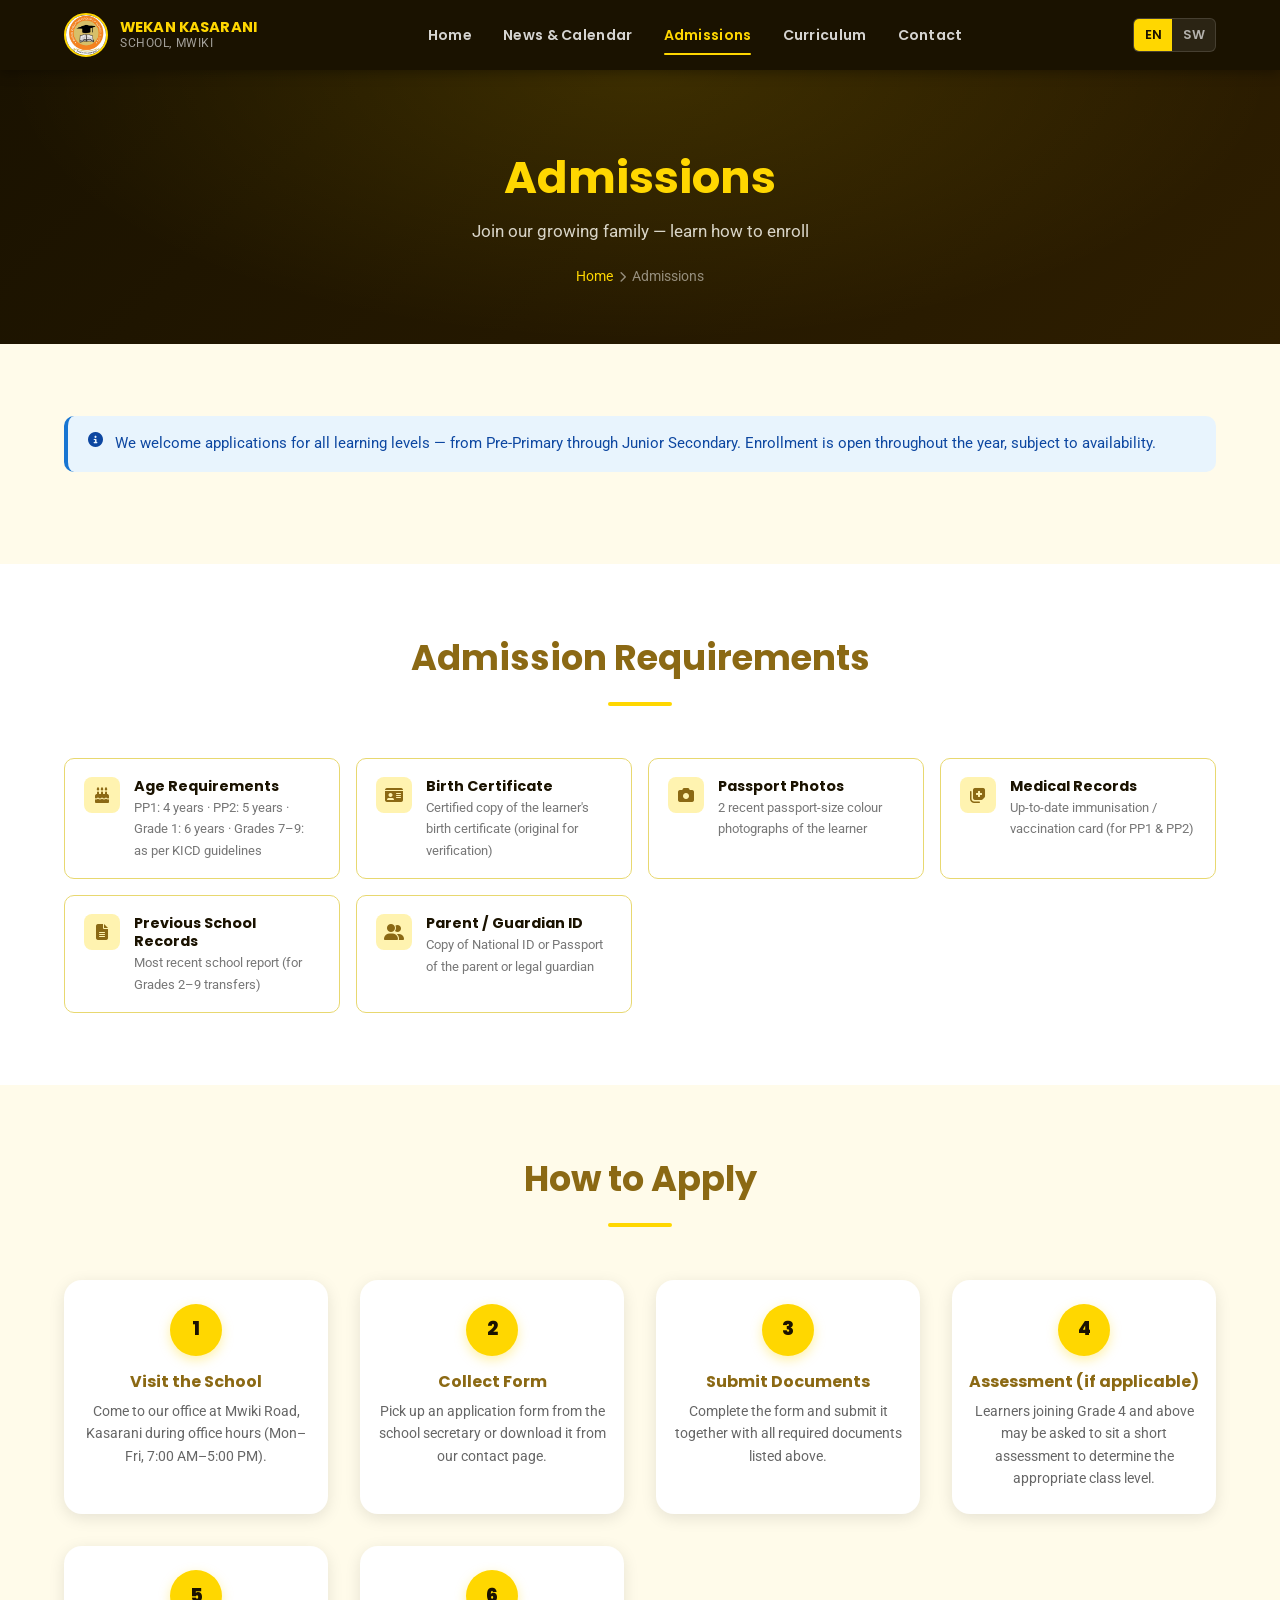
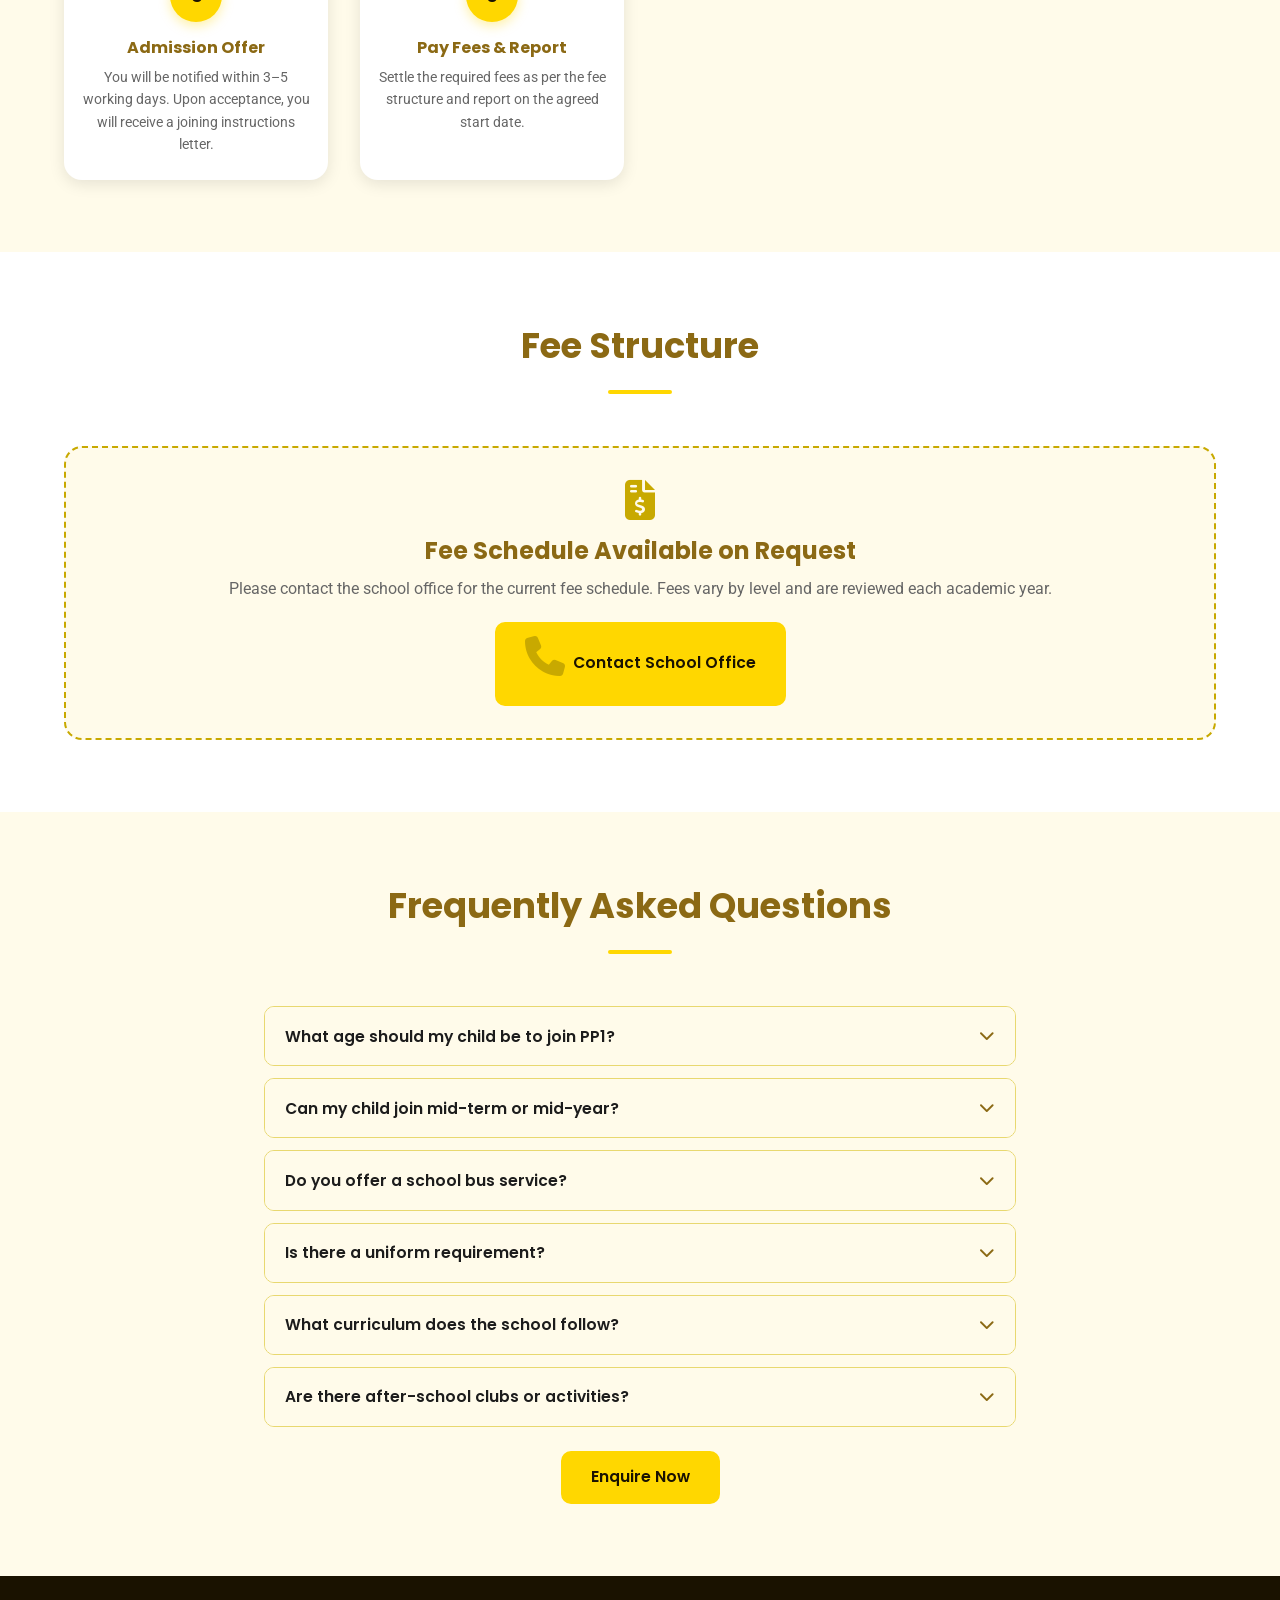
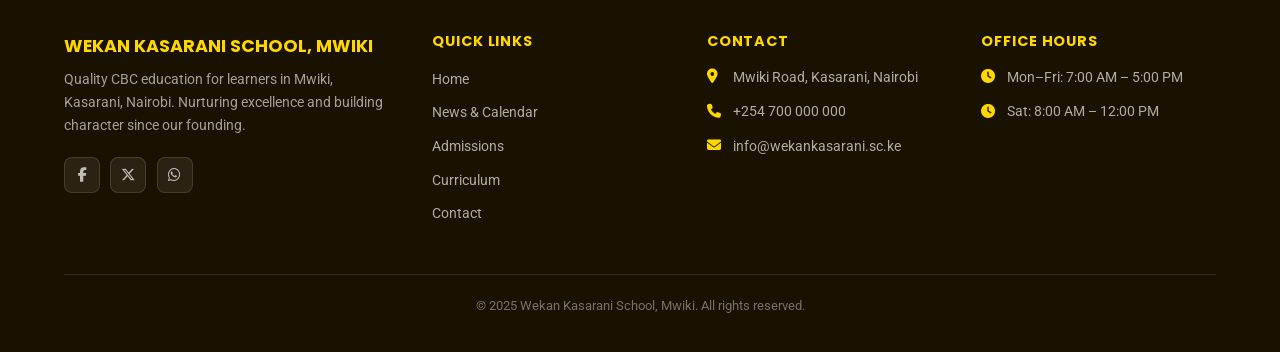
==== admissions.html @ 7c9efe92 "added vercel file to sort 404 error" ====
<!DOCTYPE html>
<html lang="en">
<head>
  <meta charset="UTF-8" />
  <meta name="viewport" content="width=device-width, initial-scale=1.0" />
  <meta name="description" content="Wekan Kasarani School admissions — requirements, how to apply, fee structure, and FAQs." />
  <title>Admissions — Wekan Kasarani School, Mwiki</title>
  <link rel="stylesheet" href="css/main.css" />
  <link rel="stylesheet" href="css/components.css" />
  <link rel="stylesheet" href="css/responsive.css" />
  <link rel="stylesheet" href="https://cdnjs.cloudflare.com/ajax/libs/font-awesome/6.5.0/css/all.min.css" crossorigin="anonymous" referrerpolicy="no-referrer" />
  <style>
    .req-list {
      display: grid;
      grid-template-columns: repeat(auto-fit, minmax(260px, 1fr));
      gap: 1rem;
    }
    .req-item {
      display: flex;
      align-items: flex-start;
      gap: 0.85rem;
      padding: 1.1rem 1.2rem;
      background: #fff;
      border-radius: var(--radius);
      border: 1px solid var(--border-color);
      transition: border-color var(--transition), box-shadow var(--transition);
    }
    .req-item:hover {
      border-color: var(--primary);
      box-shadow: var(--shadow);
    }
    .req-icon {
      width: 36px;
      height: 36px;
      border-radius: 8px;
      background: var(--accent);
      display: flex;
      align-items: center;
      justify-content: center;
      color: var(--primary-deeper);
      font-size: 1rem;
      flex-shrink: 0;
    }
    .req-item h4 { font-size: 0.9rem; margin-bottom: 0.15rem; color: var(--bg-dark); }
    .req-item p  { font-size: 0.83rem; color: #777; margin-bottom: 0; }

    .fee-note-box {
      background: var(--bg-light);
      border: 2px dashed var(--primary-dark);
      border-radius: var(--radius-lg);
      padding: 2rem;
      text-align: center;
    }
    .fee-note-box i { font-size: 2.5rem; color: var(--primary-dark); margin-bottom: 1rem; display: block; }
    .fee-note-box h3 { margin-bottom: 0.6rem; }
    .fee-note-box p { color: #666; margin-bottom: 1.25rem; }
  </style>
</head>
<body>

  <!-- NAVBAR -->
  <nav class="navbar" role="navigation" aria-label="Main navigation">
    <div class="container">
      <a href="index.html" class="nav-logo" aria-label="Wekan Kasarani School home">
        <img src="images/logo.jpg" alt="Wekan Kasarani School logo" width="56" height="56" style="border-radius:50%;object-fit:cover;border:2px solid var(--primary);flex-shrink:0;" />
        <div class="nav-logo-text">
          <span class="school-name">WEKAN KASARANI</span>
          <span class="school-sub">SCHOOL, MWIKI</span>
        </div>
      </a>
      <ul class="nav-links" role="list">
        <li><a href="index.html" data-i18n="nav.home">Home</a></li>
        <li><a href="news.html" data-i18n="nav.news">News &amp; Calendar</a></li>
        <li><a href="admissions.html" class="active" data-i18n="nav.admissions">Admissions</a></li>
        <li><a href="curriculum.html" data-i18n="nav.curriculum">Curriculum</a></li>
        <li><a href="contact.html" data-i18n="nav.contact">Contact</a></li>
      </ul>
      <div class="nav-right">
        <div class="lang-toggle" role="group" aria-label="Language selector">
          <button data-lang-btn="en" class="active">EN</button>
          <button data-lang-btn="sw">SW</button>
        </div>
        <button class="hamburger" aria-label="Toggle menu" aria-expanded="false" aria-controls="mobile-nav">
          <span></span><span></span><span></span>
        </button>
      </div>
    </div>
  </nav>

  <div class="mobile-nav" id="mobile-nav">
    <a href="index.html" data-i18n="nav.home">Home</a>
    <a href="news.html" data-i18n="nav.news">News &amp; Calendar</a>
    <a href="admissions.html" class="active" data-i18n="nav.admissions">Admissions</a>
    <a href="curriculum.html" data-i18n="nav.curriculum">Curriculum</a>
    <a href="contact.html" data-i18n="nav.contact">Contact</a>
    <div class="mobile-lang">
      <button data-lang-btn="en" class="active">English</button>
      <button data-lang-btn="sw">Kiswahili</button>
    </div>
  </div>

  <main>
    <!-- PAGE HERO -->
    <div class="page-hero">
      <div class="container">
        <h1 data-i18n="admissions.title">Admissions</h1>
        <p data-i18n="admissions.subtitle">Join our growing family — learn how to enroll</p>
        <nav class="breadcrumb" aria-label="Breadcrumb">
          <a href="index.html" data-i18n="nav.home">Home</a>
          <span><i class="fas fa-chevron-right" style="font-size:0.7rem;"></i></span>
          <span data-i18n="nav.admissions">Admissions</span>
        </nav>
      </div>
    </div>

    <!-- INTRO -->
    <section class="section section--alt">
      <div class="container">
        <div class="alert alert-info">
          <i class="fas fa-info-circle"></i>
          <span data-i18n="admissions.intro">We welcome applications for all learning levels — from Pre-Primary through Junior Secondary. Enrollment is open throughout the year, subject to availability.</span>
        </div>
      </div>
    </section>

    <!-- REQUIREMENTS -->
    <section class="section" aria-labelledby="req-heading">
      <div class="container">
        <div class="section-heading">
          <h2 id="req-heading" data-i18n="admissions.requirements.heading">Admission Requirements</h2>
          <div class="underline"></div>
        </div>
        <div class="req-list">
          <div class="req-item">
            <div class="req-icon"><i class="fas fa-birthday-cake"></i></div>
            <div>
              <h4>Age Requirements</h4>
              <p>PP1: 4 years · PP2: 5 years · Grade 1: 6 years · Grades 7–9: as per KICD guidelines</p>
            </div>
          </div>
          <div class="req-item">
            <div class="req-icon"><i class="fas fa-id-card"></i></div>
            <div>
              <h4>Birth Certificate</h4>
              <p>Certified copy of the learner's birth certificate (original for verification)</p>
            </div>
          </div>
          <div class="req-item">
            <div class="req-icon"><i class="fas fa-camera"></i></div>
            <div>
              <h4>Passport Photos</h4>
              <p>2 recent passport-size colour photographs of the learner</p>
            </div>
          </div>
          <div class="req-item">
            <div class="req-icon"><i class="fas fa-notes-medical"></i></div>
            <div>
              <h4>Medical Records</h4>
              <p>Up-to-date immunisation / vaccination card (for PP1 &amp; PP2)</p>
            </div>
          </div>
          <div class="req-item">
            <div class="req-icon"><i class="fas fa-file-alt"></i></div>
            <div>
              <h4>Previous School Records</h4>
              <p>Most recent school report (for Grades 2–9 transfers)</p>
            </div>
          </div>
          <div class="req-item">
            <div class="req-icon"><i class="fas fa-user-friends"></i></div>
            <div>
              <h4>Parent / Guardian ID</h4>
              <p>Copy of National ID or Passport of the parent or legal guardian</p>
            </div>
          </div>
        </div>
      </div>
    </section>

    <!-- HOW TO APPLY -->
    <section class="section section--alt" aria-labelledby="how-heading">
      <div class="container">
        <div class="section-heading">
          <h2 id="how-heading" data-i18n="admissions.how.heading">How to Apply</h2>
          <div class="underline"></div>
        </div>
        <div class="steps-grid">
          <div class="step-item">
            <div class="step-number">1</div>
            <h3>Visit the School</h3>
            <p>Come to our office at Mwiki Road, Kasarani during office hours (Mon–Fri, 7:00 AM–5:00 PM).</p>
          </div>
          <div class="step-item">
            <div class="step-number">2</div>
            <h3>Collect Form</h3>
            <p>Pick up an application form from the school secretary or download it from our contact page.</p>
          </div>
          <div class="step-item">
            <div class="step-number">3</div>
            <h3>Submit Documents</h3>
            <p>Complete the form and submit it together with all required documents listed above.</p>
          </div>
          <div class="step-item">
            <div class="step-number">4</div>
            <h3>Assessment (if applicable)</h3>
            <p>Learners joining Grade 4 and above may be asked to sit a short assessment to determine the appropriate class level.</p>
          </div>
          <div class="step-item">
            <div class="step-number">5</div>
            <h3>Admission Offer</h3>
            <p>You will be notified within 3–5 working days. Upon acceptance, you will receive a joining instructions letter.</p>
          </div>
          <div class="step-item">
            <div class="step-number">6</div>
            <h3>Pay Fees &amp; Report</h3>
            <p>Settle the required fees as per the fee structure and report on the agreed start date.</p>
          </div>
        </div>
      </div>
    </section>

    <!-- FEES -->
    <section class="section" aria-labelledby="fees-heading">
      <div class="container">
        <div class="section-heading">
          <h2 id="fees-heading" data-i18n="admissions.fees.heading">Fee Structure</h2>
          <div class="underline"></div>
        </div>
        <div class="fee-note-box">
          <i class="fas fa-file-invoice-dollar"></i>
          <h3>Fee Schedule Available on Request</h3>
          <p data-i18n="admissions.fees.note">Please contact the school office for the current fee schedule. Fees vary by level and are reviewed each academic year.</p>
          <a href="contact.html" class="btn btn-primary">
            <i class="fas fa-phone"></i> Contact School Office
          </a>
        </div>
      </div>
    </section>

    <!-- FAQ -->
    <section class="section section--alt" aria-labelledby="faq-heading">
      <div class="container" style="max-width:800px;">
        <div class="section-heading">
          <h2 id="faq-heading" data-i18n="admissions.faq.heading">Frequently Asked Questions</h2>
          <div class="underline"></div>
        </div>

        <div class="accordion-item">
          <button class="accordion-header" aria-expanded="false">
            What age should my child be to join PP1?
            <i class="fas fa-chevron-down"></i>
          </button>
          <div class="accordion-body">
            <p>Children joining PP1 (Pre-Primary 1) should be at least 4 years old by 1 January of the year of enrollment. PP2 requires a minimum age of 5 years.</p>
          </div>
        </div>

        <div class="accordion-item">
          <button class="accordion-header" aria-expanded="false">
            Can my child join mid-term or mid-year?
            <i class="fas fa-chevron-down"></i>
          </button>
          <div class="accordion-body">
            <p>Yes, we accept applications throughout the year, subject to availability of spaces in the relevant class. Mid-term and mid-year admissions are handled on a case-by-case basis. Contact our office to confirm current availability.</p>
          </div>
        </div>

        <div class="accordion-item">
          <button class="accordion-header" aria-expanded="false">
            Do you offer a school bus service?
            <i class="fas fa-chevron-down"></i>
          </button>
          <div class="accordion-body">
            <p>We currently do not operate a dedicated school bus. However, we can advise on matatu routes serving the Mwiki and Kasarani area that are commonly used by our learners. Please inquire at the office for more information.</p>
          </div>
        </div>

        <div class="accordion-item">
          <button class="accordion-header" aria-expanded="false">
            Is there a uniform requirement?
            <i class="fas fa-chevron-down"></i>
          </button>
          <div class="accordion-body">
            <p>Yes, Wekan Kasarani School has a prescribed uniform for all learners. Details of the uniform, including where to purchase it, are provided in the joining instructions letter upon admission. The school colours are yellow and dark navy.</p>
          </div>
        </div>

        <div class="accordion-item">
          <button class="accordion-header" aria-expanded="false">
            What curriculum does the school follow?
            <i class="fas fa-chevron-down"></i>
          </button>
          <div class="accordion-body">
            <p>We fully implement Kenya's Competency Based Curriculum (CBC) as developed by the Kenya Institute of Curriculum Development (KICD). CBC covers Pre-Primary, Lower Primary (Grades 1–3), Upper Primary (Grades 4–6), and Junior Secondary (Grades 7–9). Visit our <a href="curriculum.html">Curriculum page</a> to learn more.</p>
          </div>
        </div>

        <div class="accordion-item">
          <button class="accordion-header" aria-expanded="false">
            Are there after-school clubs or activities?
            <i class="fas fa-chevron-down"></i>
          </button>
          <div class="accordion-body">
            <p>Yes! We offer a range of co-curricular activities including football, athletics, debating club, choir, environmental club, and STEM club. Activities typically run Monday to Thursday after school hours. Details are provided at the start of each term.</p>
          </div>
        </div>

        <div class="text-center mt-3">
          <a href="contact.html" class="btn btn-primary" data-i18n="admissions.cta">
            <i class="fas fa-envelope"></i> Enquire Now
          </a>
        </div>
      </div>
    </section>
  </main>

  <!-- FOOTER -->
  <footer class="footer" role="contentinfo">
    <div class="container">
      <div class="footer-grid">
        <div class="footer-brand">
          <div class="school-name-footer">WEKAN KASARANI SCHOOL, MWIKI</div>
          <p data-i18n="footer.about">Quality CBC education for learners in Mwiki, Kasarani, Nairobi.</p>
          <div class="social-links">
            <a href="#" aria-label="Facebook"><i class="fab fa-facebook-f"></i></a>
            <a href="#" aria-label="Twitter/X"><i class="fab fa-x-twitter"></i></a>
            <a href="#" aria-label="WhatsApp"><i class="fab fa-whatsapp"></i></a>
          </div>
        </div>
        <div class="footer-col">
          <h4 data-i18n="footer.quicklinks">Quick Links</h4>
          <ul>
            <li><a href="index.html" data-i18n="nav.home">Home</a></li>
            <li><a href="news.html" data-i18n="nav.news">News &amp; Calendar</a></li>
            <li><a href="admissions.html" data-i18n="nav.admissions">Admissions</a></li>
            <li><a href="curriculum.html" data-i18n="nav.curriculum">Curriculum</a></li>
            <li><a href="contact.html" data-i18n="nav.contact">Contact</a></li>
          </ul>
        </div>
        <div class="footer-col">
          <h4 data-i18n="footer.contact">Contact</h4>
          <div class="footer-contact-item"><i class="fas fa-map-marker-alt"></i><span>Mwiki Road, Kasarani, Nairobi</span></div>
          <div class="footer-contact-item"><i class="fas fa-phone"></i><span>+254 700 000 000</span></div>
          <div class="footer-contact-item"><i class="fas fa-envelope"></i><span>info@wekankasarani.sc.ke</span></div>
        </div>
        <div class="footer-col">
          <h4>Office Hours</h4>
          <div class="footer-contact-item"><i class="fas fa-clock"></i><span>Mon–Fri: 7:00 AM – 5:00 PM</span></div>
          <div class="footer-contact-item"><i class="fas fa-clock"></i><span>Sat: 8:00 AM – 12:00 PM</span></div>
        </div>
      </div>
    </div>
    <div class="footer-bottom">
      <p data-i18n="footer.copyright">© 2025 Wekan Kasarani School, Mwiki. All rights reserved.</p>
    </div>
  </footer>

  <script src="js/main.js"></script>
  <script src="js/i18n.js"></script>
</body>
</html>
---- css/main.css ----
/* ============================================================
   main.css — Global styles, CSS Variables, Typography
   Wekan Kasarani School, Mwiki
   ============================================================ */

/* --- Google Fonts --- */
@import url('https://fonts.googleapis.com/css2?family=Poppins:wght@400;600;700;800&family=Roboto:wght@400;500&display=swap');

/* --- CSS Variables --- */
:root {
  --primary:        #FFD700;
  --primary-dark:   #C8A900;
  --primary-deeper: #8B6914;
  --bg-dark:        #1A1200;
  --bg-light:       #FFFBEA;
  --text-main:      #1C1C1C;
  --text-light:     #FFFFFF;
  --accent:         #FFF3B0;
  --border-color:   #E8D870;
  --shadow:         0 4px 16px rgba(0,0,0,0.10);
  --shadow-md:      0 8px 32px rgba(0,0,0,0.14);
  --radius:         10px;
  --radius-lg:      18px;
  --transition:     0.25s ease;
  --nav-height:     70px;
}

/* --- Reset & Base --- */
*, *::before, *::after {
  box-sizing: border-box;
  margin: 0;
  padding: 0;
}

html {
  scroll-behavior: smooth;
  font-size: 16px;
}

body {
  font-family: 'Roboto', sans-serif;
  color: var(--text-main);
  background: #fff;
  line-height: 1.6;
  min-height: 100vh;
}

/* --- Typography --- */
h1, h2, h3, h4, h5, h6 {
  font-family: 'Poppins', sans-serif;
  font-weight: 700;
  line-height: 1.25;
  color: var(--primary-deeper);
}

h1 { font-size: clamp(1.9rem, 5vw, 3rem); }
h2 { font-size: clamp(1.5rem, 3.5vw, 2.2rem); }
h3 { font-size: clamp(1.15rem, 2.5vw, 1.5rem); }
h4 { font-size: 1.1rem; }

p { margin-bottom: 1rem; }

a {
  color: var(--primary-deeper);
  text-decoration: none;
  transition: color var(--transition);
}
a:hover { color: var(--primary-dark); }

img {
  max-width: 100%;
  height: auto;
  display: block;
}

ul { list-style: none; }

/* --- Container --- */
.container {
  width: 100%;
  max-width: 1200px;
  margin: 0 auto;
  padding: 0 1.5rem;
}

/* --- Section Padding --- */
.section {
  padding: 4.5rem 0;
}

.section--alt {
  background: var(--bg-light);
}

/* --- Section Heading --- */
.section-heading {
  text-align: center;
  margin-bottom: 2.8rem;
}

.section-heading h2 {
  margin-bottom: 0.5rem;
}

.section-heading .underline {
  display: inline-block;
  width: 64px;
  height: 4px;
  background: var(--primary);
  border-radius: 99px;
  margin: 0.5rem auto 0;
}

.section-heading p {
  color: #555;
  margin-top: 0.75rem;
  font-size: 1.05rem;
  max-width: 600px;
  margin-left: auto;
  margin-right: auto;
}

/* --- Buttons --- */
.btn {
  display: inline-flex;
  align-items: center;
  gap: 0.5rem;
  padding: 0.75rem 1.75rem;
  border-radius: var(--radius);
  font-family: 'Poppins', sans-serif;
  font-weight: 600;
  font-size: 0.97rem;
  cursor: pointer;
  transition: all var(--transition);
  border: 2px solid transparent;
  text-decoration: none;
  min-height: 44px;
}

.btn-primary {
  background: var(--primary);
  color: var(--bg-dark);
  border-color: var(--primary);
}
.btn-primary:hover {
  background: var(--primary-dark);
  border-color: var(--primary-dark);
  color: var(--bg-dark);
  transform: translateY(-2px);
  box-shadow: 0 6px 20px rgba(200,169,0,0.35);
}

.btn-outline {
  background: transparent;
  color: var(--primary);
  border-color: var(--primary);
}
.btn-outline:hover {
  background: var(--primary);
  color: var(--bg-dark);
  transform: translateY(-2px);
}

.btn-white {
  background: #fff;
  color: var(--primary-deeper);
  border-color: #fff;
}
.btn-white:hover {
  background: var(--primary);
  color: var(--bg-dark);
  border-color: var(--primary);
}

/* --- Page Hero / Banner --- */
.page-hero {
  background: linear-gradient(135deg, var(--bg-dark) 0%, #2e1e00 100%);
  color: var(--text-light);
  padding: 5rem 0 3.5rem;
  text-align: center;
  position: relative;
  overflow: hidden;
}

.page-hero::before {
  content: '';
  position: absolute;
  inset: 0;
  background: radial-gradient(ellipse at top center, rgba(255,215,0,0.12) 0%, transparent 70%);
  pointer-events: none;
}

.page-hero h1 {
  color: var(--primary);
  font-size: clamp(1.8rem, 4vw, 2.8rem);
  margin-bottom: 0.75rem;
}

.page-hero p {
  color: rgba(255,255,255,0.82);
  font-size: 1.08rem;
  margin-bottom: 0;
  max-width: 580px;
  margin-left: auto;
  margin-right: auto;
}

/* --- Breadcrumb --- */
.breadcrumb {
  display: flex;
  align-items: center;
  gap: 0.4rem;
  justify-content: center;
  margin-top: 1.2rem;
  font-size: 0.9rem;
  color: rgba(255,255,255,0.6);
}
.breadcrumb a {
  color: var(--primary);
}
.breadcrumb a:hover { color: var(--primary-dark); }
.breadcrumb span { color: rgba(255,255,255,0.5); }

/* --- Utility --- */
.text-center { text-align: center; }
.text-gold    { color: var(--primary-deeper); }
.mt-1  { margin-top: 0.5rem; }
.mt-2  { margin-top: 1rem; }
.mt-3  { margin-top: 1.5rem; }
.mb-2  { margin-bottom: 1rem; }
.mb-3  { margin-bottom: 1.5rem; }
.sr-only {
  position: absolute;
  width: 1px;
  height: 1px;
  overflow: hidden;
  clip: rect(0,0,0,0);
  white-space: nowrap;
}
---- css/components.css ----
/* ============================================================
   components.css — Navbar, Footer, Cards, Buttons, Shared UI
   Wekan Kasarani School, Mwiki
   ============================================================ */

/* ===================== NAVBAR ===================== */
.navbar {
  position: sticky;
  top: 0;
  z-index: 1000;
  background: var(--bg-dark);
  height: var(--nav-height);
  display: flex;
  align-items: center;
  box-shadow: 0 2px 12px rgba(0,0,0,0.35);
  transition: background var(--transition);
}

.navbar .container {
  display: flex;
  align-items: center;
  justify-content: space-between;
  width: 100%;
}

/* Logo */
.nav-logo {
  display: flex;
  align-items: center;
  gap: 0.75rem;
  text-decoration: none;
  flex-shrink: 0;
}

.nav-logo img {
  width: 44px;
  height: 44px;
  border-radius: 50%;
  object-fit: cover;
  border: 2px solid var(--primary);
}

.nav-logo-text {
  display: flex;
  flex-direction: column;
  line-height: 1.2;
}

.nav-logo-text .school-name {
  font-family: 'Poppins', sans-serif;
  font-weight: 700;
  font-size: 0.92rem;
  color: var(--primary);
  letter-spacing: 0.01em;
}

.nav-logo-text .school-sub {
  font-family: 'Roboto', sans-serif;
  font-size: 0.72rem;
  color: rgba(255,255,255,0.6);
  letter-spacing: 0.05em;
}

/* Nav Links */
.nav-links {
  display: flex;
  align-items: center;
  gap: 0.25rem;
}

.nav-links a {
  padding: 0.5rem 0.85rem;
  font-family: 'Poppins', sans-serif;
  font-weight: 600;
  font-size: 0.88rem;
  color: rgba(255,255,255,0.82);
  border-radius: 6px;
  transition: all var(--transition);
  position: relative;
  text-decoration: none;
  letter-spacing: 0.02em;
}

.nav-links a:hover,
.nav-links a.active {
  color: var(--primary);
}

.nav-links a.active::after {
  content: '';
  position: absolute;
  bottom: -2px;
  left: 0.85rem;
  right: 0.85rem;
  height: 2px;
  background: var(--primary);
  border-radius: 99px;
}

/* Right side controls */
.nav-right {
  display: flex;
  align-items: center;
  gap: 0.75rem;
}

.lang-toggle {
  display: flex;
  align-items: center;
  gap: 0;
  background: rgba(255,255,255,0.08);
  border-radius: 6px;
  overflow: hidden;
  border: 1px solid rgba(255,255,255,0.12);
}

.lang-toggle button {
  background: transparent;
  border: none;
  cursor: pointer;
  font-family: 'Poppins', sans-serif;
  font-weight: 600;
  font-size: 0.8rem;
  color: rgba(255,255,255,0.65);
  padding: 0.35rem 0.65rem;
  min-height: 32px;
  transition: all var(--transition);
}

.lang-toggle button.active {
  background: var(--primary);
  color: var(--bg-dark);
}

/* Hamburger */
.hamburger {
  display: none;
  flex-direction: column;
  justify-content: center;
  gap: 5px;
  width: 44px;
  height: 44px;
  background: none;
  border: none;
  cursor: pointer;
  padding: 8px;
  border-radius: 6px;
  transition: background var(--transition);
}

.hamburger:hover { background: rgba(255,255,255,0.08); }

.hamburger span {
  display: block;
  height: 2px;
  background: var(--text-light);
  border-radius: 99px;
  transition: all var(--transition);
}

.hamburger.open span:nth-child(1) { transform: translateY(7px) rotate(45deg); }
.hamburger.open span:nth-child(2) { opacity: 0; transform: scaleX(0); }
.hamburger.open span:nth-child(3) { transform: translateY(-7px) rotate(-45deg); }

/* Mobile Nav Menu */
.mobile-nav {
  display: none;
  flex-direction: column;
  position: absolute;
  top: var(--nav-height);
  left: 0;
  right: 0;
  background: #1f1600;
  border-top: 2px solid var(--primary);
  padding: 1rem 1.5rem 1.5rem;
  box-shadow: 0 8px 24px rgba(0,0,0,0.4);
  z-index: 999;
  animation: slideDown 0.22s ease;
}

@keyframes slideDown {
  from { opacity: 0; transform: translateY(-8px); }
  to   { opacity: 1; transform: translateY(0); }
}

.mobile-nav.open { display: flex; }

.mobile-nav a {
  padding: 0.75rem 0.5rem;
  font-family: 'Poppins', sans-serif;
  font-weight: 600;
  font-size: 1rem;
  color: rgba(255,255,255,0.85);
  border-bottom: 1px solid rgba(255,255,255,0.08);
  transition: color var(--transition);
}

.mobile-nav a:hover,
.mobile-nav a.active { color: var(--primary); }

.mobile-nav .mobile-lang {
  display: flex;
  gap: 0.75rem;
  margin-top: 1rem;
  padding-top: 0.5rem;
}

.mobile-nav .mobile-lang button {
  flex: 1;
  background: rgba(255,255,255,0.06);
  border: 1px solid rgba(255,255,255,0.15);
  color: rgba(255,255,255,0.7);
  font-family: 'Poppins', sans-serif;
  font-weight: 600;
  font-size: 0.9rem;
  padding: 0.6rem;
  border-radius: 6px;
  cursor: pointer;
  transition: all var(--transition);
  min-height: 44px;
}

.mobile-nav .mobile-lang button.active {
  background: var(--primary);
  color: var(--bg-dark);
  border-color: var(--primary);
}

/* ===================== FOOTER ===================== */
.footer {
  background: var(--bg-dark);
  color: rgba(255,255,255,0.75);
  padding: 3.5rem 0 0;
  margin-top: auto;
}

.footer-grid {
  display: grid;
  grid-template-columns: 1.4fr 1fr 1fr 1fr;
  gap: 2.5rem;
  padding-bottom: 2.5rem;
  border-bottom: 1px solid rgba(255,255,255,0.1);
}

.footer-brand .school-name-footer {
  font-family: 'Poppins', sans-serif;
  font-size: 1.1rem;
  font-weight: 700;
  color: var(--primary);
  margin-bottom: 0.5rem;
}

.footer-brand p {
  font-size: 0.88rem;
  line-height: 1.65;
  margin-bottom: 1.2rem;
  color: rgba(255,255,255,0.6);
}

.social-links {
  display: flex;
  gap: 0.65rem;
}

.social-links a {
  width: 36px;
  height: 36px;
  border-radius: 8px;
  background: rgba(255,255,255,0.07);
  border: 1px solid rgba(255,255,255,0.12);
  display: flex;
  align-items: center;
  justify-content: center;
  color: rgba(255,255,255,0.7);
  font-size: 0.9rem;
  transition: all var(--transition);
}

.social-links a:hover {
  background: var(--primary);
  color: var(--bg-dark);
  border-color: var(--primary);
}

.footer-col h4 {
  font-family: 'Poppins', sans-serif;
  font-size: 0.9rem;
  font-weight: 700;
  color: var(--primary);
  margin-bottom: 1rem;
  text-transform: uppercase;
  letter-spacing: 0.06em;
}

.footer-col ul li {
  margin-bottom: 0.5rem;
}

.footer-col ul li a {
  color: rgba(255,255,255,0.65);
  font-size: 0.88rem;
  transition: color var(--transition);
}

.footer-col ul li a:hover { color: var(--primary); }

.footer-contact-item {
  display: flex;
  align-items: flex-start;
  gap: 0.6rem;
  margin-bottom: 0.75rem;
  font-size: 0.88rem;
  color: rgba(255,255,255,0.65);
}

.footer-contact-item i {
  color: var(--primary);
  margin-top: 0.2rem;
  flex-shrink: 0;
  width: 16px;
}

.footer-bottom {
  text-align: center;
  padding: 1.25rem 0;
  font-size: 0.82rem;
  color: rgba(255,255,255,0.4);
}

/* ===================== CARDS ===================== */
.card {
  background: #fff;
  border-radius: var(--radius-lg);
  box-shadow: var(--shadow);
  overflow: hidden;
  transition: transform var(--transition), box-shadow var(--transition);
  display: flex;
  flex-direction: column;
}

.card:hover {
  transform: translateY(-4px);
  box-shadow: var(--shadow-md);
}

.card-img {
  width: 100%;
  height: 200px;
  object-fit: cover;
  background: var(--accent);
}

.card-img-placeholder {
  width: 100%;
  height: 200px;
  background: linear-gradient(135deg, var(--accent) 0%, #ffe87e 100%);
  display: flex;
  align-items: center;
  justify-content: center;
  font-size: 2.5rem;
  color: var(--primary-darker, #b8960a);
}

.card-body {
  padding: 1.4rem 1.5rem;
  flex: 1;
  display: flex;
  flex-direction: column;
}

.card-meta {
  font-size: 0.8rem;
  color: #888;
  margin-bottom: 0.4rem;
  display: flex;
  align-items: center;
  gap: 0.4rem;
}

.card-meta i { color: var(--primary-dark); }

.card-body h3 {
  margin-bottom: 0.6rem;
  font-size: 1.1rem;
  color: var(--bg-dark);
}

.card-body p {
  color: #555;
  font-size: 0.93rem;
  flex: 1;
  margin-bottom: 1rem;
}

.card-link {
  display: inline-flex;
  align-items: center;
  gap: 0.35rem;
  font-family: 'Poppins', sans-serif;
  font-weight: 600;
  font-size: 0.87rem;
  color: var(--primary-deeper);
  transition: gap var(--transition), color var(--transition);
}

.card-link:hover {
  gap: 0.6rem;
  color: var(--primary-dark);
}

/* Grid layouts */
.cards-grid {
  display: grid;
  grid-template-columns: repeat(auto-fit, minmax(290px, 1fr));
  gap: 2rem;
}

.cards-grid-4 {
  display: grid;
  grid-template-columns: repeat(auto-fit, minmax(220px, 1fr));
  gap: 1.75rem;
}

/* ===================== STAT BAR ===================== */
.stat-bar {
  background: var(--primary);
  padding: 1.5rem 0;
}

.stat-bar .container {
  display: flex;
  justify-content: center;
  flex-wrap: wrap;
  gap: 0;
}

.stat-item {
  flex: 1;
  min-width: 150px;
  text-align: center;
  padding: 0.5rem 1.5rem;
  border-right: 1px solid rgba(0,0,0,0.12);
}

.stat-item:last-child { border-right: none; }

.stat-number {
  font-family: 'Poppins', sans-serif;
  font-size: 2rem;
  font-weight: 800;
  color: var(--bg-dark);
  line-height: 1;
}

.stat-label {
  font-size: 0.82rem;
  font-weight: 500;
  color: rgba(0,0,0,0.65);
  margin-top: 0.2rem;
}

/* ===================== ACCORDION (FAQ) ===================== */
.accordion-item {
  border: 1px solid var(--border-color);
  border-radius: var(--radius);
  margin-bottom: 0.75rem;
  overflow: hidden;
}

.accordion-header {
  width: 100%;
  display: flex;
  align-items: center;
  justify-content: space-between;
  padding: 1.1rem 1.25rem;
  background: var(--bg-light);
  border: none;
  cursor: pointer;
  font-family: 'Poppins', sans-serif;
  font-weight: 600;
  font-size: 0.97rem;
  color: var(--text-main);
  text-align: left;
  transition: background var(--transition);
  min-height: 44px;
}

.accordion-header:hover { background: var(--accent); }

.accordion-header i {
  color: var(--primary-deeper);
  transition: transform var(--transition);
  flex-shrink: 0;
}

.accordion-item.open .accordion-header i {
  transform: rotate(180deg);
}

.accordion-body {
  max-height: 0;
  overflow: hidden;
  transition: max-height 0.3s ease, padding 0.3s ease;
  background: #fff;
}

.accordion-item.open .accordion-body {
  max-height: 600px;
  padding: 1rem 1.25rem 1.25rem;
}

.accordion-body p,
.accordion-body ul {
  color: #555;
  font-size: 0.93rem;
  margin-bottom: 0;
}

.accordion-body ul {
  padding-left: 1.2rem;
  list-style: disc;
}

/* ===================== TABLE ===================== */
.table-wrap {
  overflow-x: auto;
  border-radius: var(--radius);
  box-shadow: var(--shadow);
}

table {
  width: 100%;
  border-collapse: collapse;
  font-size: 0.94rem;
}

thead {
  background: var(--bg-dark);
  color: var(--primary);
}

thead th {
  padding: 1rem 1.2rem;
  font-family: 'Poppins', sans-serif;
  font-weight: 600;
  text-align: left;
  white-space: nowrap;
}

tbody tr {
  border-bottom: 1px solid var(--border-color);
  transition: background var(--transition);
}

tbody tr:last-child { border-bottom: none; }
tbody tr:hover { background: var(--accent); }

tbody td {
  padding: 0.85rem 1.2rem;
  color: var(--text-main);
  vertical-align: top;
}

/* ===================== EVENT BADGE ===================== */
.event-item {
  display: flex;
  gap: 1.2rem;
  align-items: flex-start;
  padding: 1rem 0;
  border-bottom: 1px solid var(--border-color);
}

.event-item:last-child { border-bottom: none; }

.event-date-badge {
  flex-shrink: 0;
  width: 56px;
  height: 56px;
  background: var(--primary);
  border-radius: var(--radius);
  display: flex;
  flex-direction: column;
  align-items: center;
  justify-content: center;
  line-height: 1;
}

.event-date-badge .day {
  font-family: 'Poppins', sans-serif;
  font-weight: 800;
  font-size: 1.3rem;
  color: var(--bg-dark);
}

.event-date-badge .month {
  font-size: 0.68rem;
  font-weight: 600;
  color: var(--bg-dark);
  text-transform: uppercase;
  letter-spacing: 0.05em;
}

.event-info h4 {
  color: var(--bg-dark);
  margin-bottom: 0.2rem;
  font-size: 0.97rem;
}

.event-info p {
  color: #777;
  font-size: 0.85rem;
  margin-bottom: 0;
}

/* ===================== STEP PROCESS ===================== */
.steps-grid {
  display: grid;
  grid-template-columns: repeat(auto-fit, minmax(220px, 1fr));
  gap: 2rem;
}

.step-item {
  text-align: center;
  padding: 1.5rem 1rem;
  background: #fff;
  border-radius: var(--radius-lg);
  box-shadow: var(--shadow);
  position: relative;
}

.step-number {
  width: 52px;
  height: 52px;
  background: var(--primary);
  border-radius: 50%;
  display: flex;
  align-items: center;
  justify-content: center;
  font-family: 'Poppins', sans-serif;
  font-weight: 800;
  font-size: 1.2rem;
  color: var(--bg-dark);
  margin: 0 auto 1rem;
  box-shadow: 0 4px 12px rgba(255,215,0,0.35);
}

.step-item h3 {
  font-size: 1rem;
  color: var(--primary-deeper);
  margin-bottom: 0.5rem;
}

.step-item p {
  font-size: 0.88rem;
  color: #666;
  margin-bottom: 0;
}

/* ===================== CONTACT FORM ===================== */
.form-group {
  margin-bottom: 1.25rem;
}

.form-group label {
  display: block;
  font-family: 'Poppins', sans-serif;
  font-weight: 600;
  font-size: 0.87rem;
  color: var(--text-main);
  margin-bottom: 0.4rem;
}

.form-control {
  width: 100%;
  padding: 0.75rem 1rem;
  border: 2px solid var(--border-color);
  border-radius: var(--radius);
  font-family: 'Roboto', sans-serif;
  font-size: 0.95rem;
  color: var(--text-main);
  background: #fff;
  transition: border-color var(--transition), box-shadow var(--transition);
  min-height: 44px;
}

.form-control:focus {
  outline: none;
  border-color: var(--primary);
  box-shadow: 0 0 0 3px rgba(255,215,0,0.2);
}

textarea.form-control {
  resize: vertical;
  min-height: 130px;
}

.form-row {
  display: grid;
  grid-template-columns: 1fr 1fr;
  gap: 1.25rem;
}

.form-feedback {
  font-size: 0.82rem;
  margin-top: 0.3rem;
  display: none;
}
.form-feedback.error { color: #d32f2f; display: block; }
.form-feedback.success { color: #2e7d32; display: block; }

/* Contact info card */
.contact-info-card {
  display: flex;
  align-items: flex-start;
  gap: 1rem;
  padding: 1.5rem;
  background: var(--bg-light);
  border-radius: var(--radius-lg);
  border: 1px solid var(--border-color);
}

.contact-icon {
  width: 48px;
  height: 48px;
  border-radius: var(--radius);
  background: var(--primary);
  display: flex;
  align-items: center;
  justify-content: center;
  font-size: 1.2rem;
  color: var(--bg-dark);
  flex-shrink: 0;
}

.contact-info-card h4 {
  margin-bottom: 0.25rem;
  font-size: 0.88rem;
  text-transform: uppercase;
  letter-spacing: 0.06em;
  color: var(--primary-deeper);
}

.contact-info-card p,
.contact-info-card a {
  font-size: 0.94rem;
  color: #555;
  margin-bottom: 0;
}

/* ===================== SUBJECT CARDS ===================== */
.subject-card {
  display: flex;
  align-items: center;
  gap: 0.75rem;
  padding: 0.85rem 1.1rem;
  background: #fff;
  border-radius: var(--radius);
  border-left: 4px solid var(--primary);
  box-shadow: var(--shadow);
  font-family: 'Poppins', sans-serif;
  font-weight: 600;
  font-size: 0.9rem;
  color: var(--primary-deeper);
  transition: transform var(--transition), box-shadow var(--transition);
}

.subject-card:hover {
  transform: translateX(4px);
  box-shadow: var(--shadow-md);
}

.subject-card i {
  color: var(--primary-dark);
  font-size: 1.05rem;
  width: 22px;
  text-align: center;
}

.subjects-grid {
  display: grid;
  grid-template-columns: repeat(auto-fit, minmax(200px, 1fr));
  gap: 0.85rem;
}

/* ===================== VALUES STRIP ===================== */
.value-item {
  text-align: center;
  padding: 1.5rem 1rem;
}

.value-icon {
  width: 64px;
  height: 64px;
  background: var(--primary);
  border-radius: 50%;
  display: flex;
  align-items: center;
  justify-content: center;
  font-size: 1.5rem;
  color: var(--bg-dark);
  margin: 0 auto 1rem;
  box-shadow: 0 4px 16px rgba(255,215,0,0.3);
}

.value-item h3 {
  font-size: 1rem;
  color: var(--primary-deeper);
  margin-bottom: 0.35rem;
}

.value-item p {
  font-size: 0.87rem;
  color: #666;
  margin-bottom: 0;
}

/* ===================== GALLERY ===================== */
.gallery-strip {
  display: grid;
  grid-template-columns: repeat(auto-fit, minmax(220px, 1fr));
  gap: 1rem;
}

.gallery-item {
  border-radius: var(--radius);
  overflow: hidden;
  aspect-ratio: 4/3;
  background: var(--accent);
  position: relative;
}

.gallery-item img {
  width: 100%;
  height: 100%;
  object-fit: cover;
  transition: transform 0.4s ease;
}

.gallery-item:hover img { transform: scale(1.06); }

.gallery-placeholder {
  width: 100%;
  height: 100%;
  display: flex;
  flex-direction: column;
  align-items: center;
  justify-content: center;
  background: linear-gradient(135deg, var(--accent) 0%, #ffe87e 100%);
  color: var(--primary-deeper);
  font-size: 2rem;
  gap: 0.4rem;
}

.gallery-placeholder span {
  font-size: 0.78rem;
  font-family: 'Poppins', sans-serif;
  font-weight: 600;
}

/* ===================== LEVEL TABS ===================== */
.level-tabs {
  display: flex;
  flex-wrap: wrap;
  gap: 0.5rem;
  margin-bottom: 2rem;
}

.level-tab {
  padding: 0.55rem 1.2rem;
  border-radius: 99px;
  border: 2px solid var(--border-color);
  background: #fff;
  font-family: 'Poppins', sans-serif;
  font-weight: 600;
  font-size: 0.87rem;
  color: #666;
  cursor: pointer;
  transition: all var(--transition);
  min-height: 44px;
}

.level-tab:hover,
.level-tab.active {
  background: var(--primary);
  color: var(--bg-dark);
  border-color: var(--primary);
}

/* ===================== ALERT / NOTICE ===================== */
.alert {
  padding: 1rem 1.25rem;
  border-radius: var(--radius);
  margin-bottom: 1.25rem;
  display: flex;
  align-items: flex-start;
  gap: 0.75rem;
  font-size: 0.93rem;
}

.alert-info {
  background: #e8f4fd;
  border-left: 4px solid #1976d2;
  color: #0d47a1;
}

.alert i { flex-shrink: 0; margin-top: 0.1rem; }

/* ===================== MAP WRAPPER ===================== */
.map-wrapper {
  border-radius: var(--radius-lg);
  overflow: hidden;
  box-shadow: var(--shadow);
  border: 3px solid var(--border-color);
}

.map-wrapper iframe {
  display: block;
  width: 100%;
  height: 380px;
  border: none;
}
---- css/responsive.css ----
/* ============================================================
   responsive.css — Media queries for mobile/tablet
   Breakpoints: 320px, 480px, 768px, 1024px, 1280px
   ============================================================ */

/* ===== 1024px and below — Tablet ===== */
@media (max-width: 1024px) {
  .footer-grid {
    grid-template-columns: 1fr 1fr;
    gap: 2rem;
  }

  .footer-brand {
    grid-column: 1 / -1;
  }

  .nav-links a {
    padding: 0.45rem 0.65rem;
    font-size: 0.84rem;
  }
}

/* ===== 768px and below — Small Tablet / Large Mobile ===== */
@media (max-width: 768px) {
  :root { --nav-height: 62px; }

  /* Nav */
  .nav-links { display: none; }
  .hamburger { display: flex; }

  /* Hero */
  .page-hero {
    padding: 3.5rem 0 2.5rem;
  }

  /* Stats bar */
  .stat-item {
    min-width: 120px;
    padding: 0.5rem 1rem;
  }

  .stat-number { font-size: 1.6rem; }

  /* Cards */
  .cards-grid {
    grid-template-columns: 1fr;
  }

  .cards-grid-4 {
    grid-template-columns: repeat(auto-fit, minmax(180px, 1fr));
  }

  /* Footer */
  .footer-grid {
    grid-template-columns: 1fr;
    gap: 1.75rem;
  }

  .footer-brand { grid-column: auto; }

  /* Form */
  .form-row {
    grid-template-columns: 1fr;
    gap: 0;
  }

  /* Steps */
  .steps-grid {
    grid-template-columns: 1fr 1fr;
  }

  /* Map */
  .map-wrapper iframe {
    height: 280px;
  }

  /* Sections */
  .section { padding: 3rem 0; }

  /* Gallery */
  .gallery-strip {
    grid-template-columns: repeat(2, 1fr);
  }

  /* Level tabs */
  .level-tabs {
    gap: 0.4rem;
  }

  .level-tab {
    font-size: 0.82rem;
    padding: 0.45rem 0.9rem;
  }

  /* Two-col layout helpers */
  .two-col {
    grid-template-columns: 1fr !important;
  }
}

/* ===== 480px and below — Mobile ===== */
@media (max-width: 480px) {
  /* Typography */
  h1 { font-size: 1.7rem; }
  h2 { font-size: 1.4rem; }

  /* Nav logo text — hide subtitle on very small screens */
  .nav-logo-text .school-sub { display: none; }

  /* Stat bar — stack vertically */
  .stat-bar .container {
    flex-direction: column;
    gap: 0.5rem;
  }

  .stat-item {
    border-right: none;
    border-bottom: 1px solid rgba(0,0,0,0.1);
    padding: 0.5rem 1rem;
    min-width: unset;
  }

  .stat-item:last-child { border-bottom: none; }

  /* Gallery */
  .gallery-strip { grid-template-columns: 1fr; }

  /* Steps */
  .steps-grid { grid-template-columns: 1fr; }

  /* Cards */
  .cards-grid-4 {
    grid-template-columns: 1fr;
  }

  /* Container padding */
  .container { padding: 0 1rem; }

  /* Button */
  .btn { font-size: 0.92rem; padding: 0.7rem 1.4rem; }

  /* Contact info grid */
  .contact-info-grid {
    grid-template-columns: 1fr !important;
  }

  /* Section */
  .section { padding: 2.5rem 0; }

  /* Page hero */
  .page-hero { padding: 3rem 0 2rem; }

  /* Table — horizontal scroll hint */
  .table-wrap { margin: 0 -1rem; border-radius: 0; }
}

/* ===== 320px — Very small mobile ===== */
@media (max-width: 320px) {
  .nav-logo-text .school-name {
    font-size: 0.78rem;
  }

  h1 { font-size: 1.45rem; }

  .btn { padding: 0.65rem 1.1rem; font-size: 0.88rem; }
}

/* ===== 1280px and above — Wide desktop ===== */
@media (min-width: 1280px) {
  .cards-grid {
    grid-template-columns: repeat(3, 1fr);
  }

  .cards-grid-4 {
    grid-template-columns: repeat(4, 1fr);
  }
}

/* ===== Print styles ===== */
@media print {
  .navbar, .footer, .hamburger, .lang-toggle, .mobile-nav { display: none !important; }
  body { color: #000; }
  a { color: #000; }
  .page-hero { background: #f5f5f5 !important; color: #000 !important; padding: 1rem; }
  .page-hero h1 { color: #000 !important; }
}
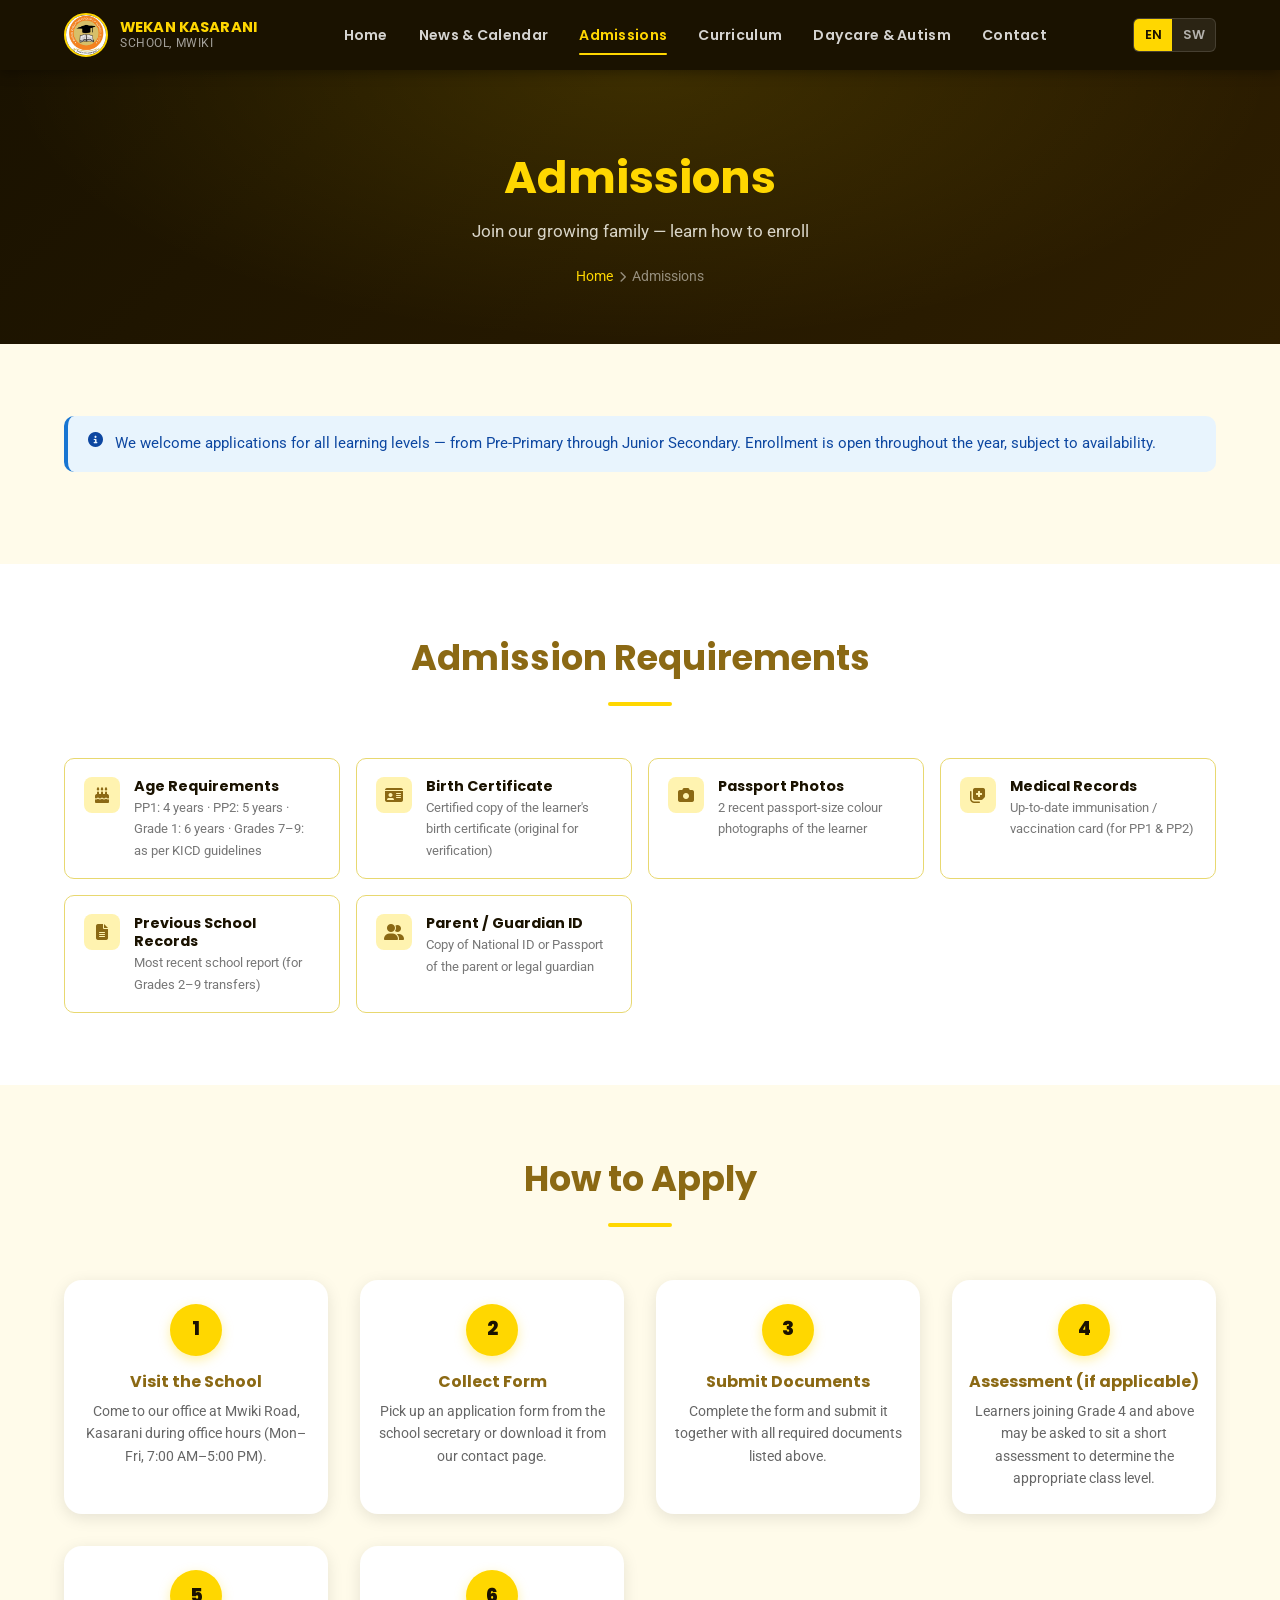
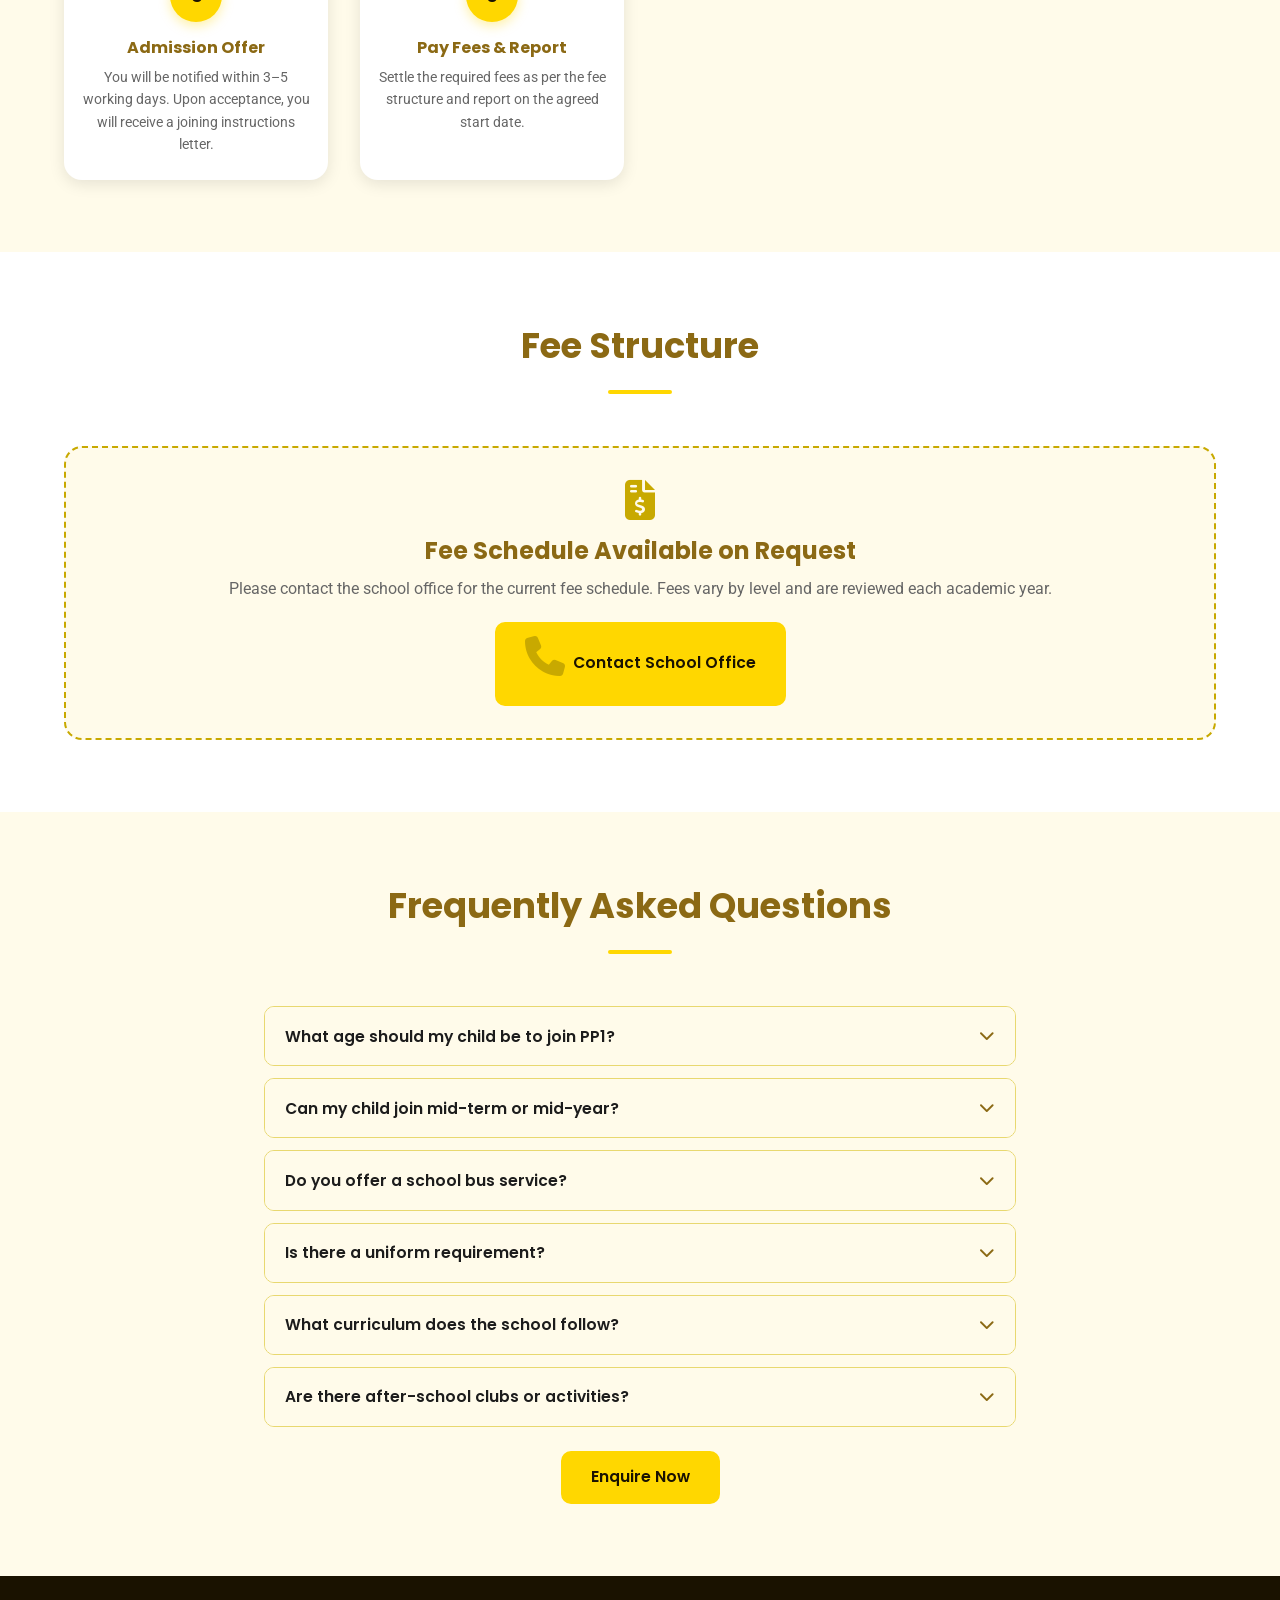
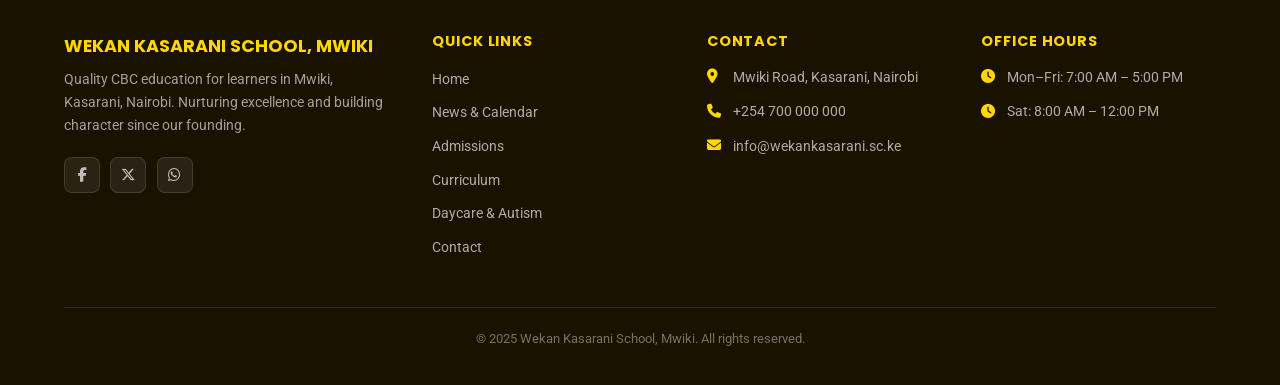
==== commit 34b1c1aa: "update" ====
--- a/admissions.html
+++ b/admissions.html
@@ -73,6 +73,7 @@
         <li><a href="news.html" data-i18n="nav.news">News &amp; Calendar</a></li>
         <li><a href="admissions.html" class="active" data-i18n="nav.admissions">Admissions</a></li>
         <li><a href="curriculum.html" data-i18n="nav.curriculum">Curriculum</a></li>
+        <li><a href="daycare.html" data-i18n="nav.daycare">Daycare &amp; Autism</a></li>
         <li><a href="contact.html" data-i18n="nav.contact">Contact</a></li>
       </ul>
       <div class="nav-right">
@@ -92,6 +93,7 @@
     <a href="news.html" data-i18n="nav.news">News &amp; Calendar</a>
     <a href="admissions.html" class="active" data-i18n="nav.admissions">Admissions</a>
     <a href="curriculum.html" data-i18n="nav.curriculum">Curriculum</a>
+    <a href="daycare.html" data-i18n="nav.daycare">Daycare &amp; Autism</a>
     <a href="contact.html" data-i18n="nav.contact">Contact</a>
     <div class="mobile-lang">
       <button data-lang-btn="en" class="active">English</button>
@@ -334,6 +336,7 @@
             <li><a href="news.html" data-i18n="nav.news">News &amp; Calendar</a></li>
             <li><a href="admissions.html" data-i18n="nav.admissions">Admissions</a></li>
             <li><a href="curriculum.html" data-i18n="nav.curriculum">Curriculum</a></li>
+            <li><a href="daycare.html" data-i18n="nav.daycare">Daycare &amp; Autism</a></li>
             <li><a href="contact.html" data-i18n="nav.contact">Contact</a></li>
           </ul>
         </div>
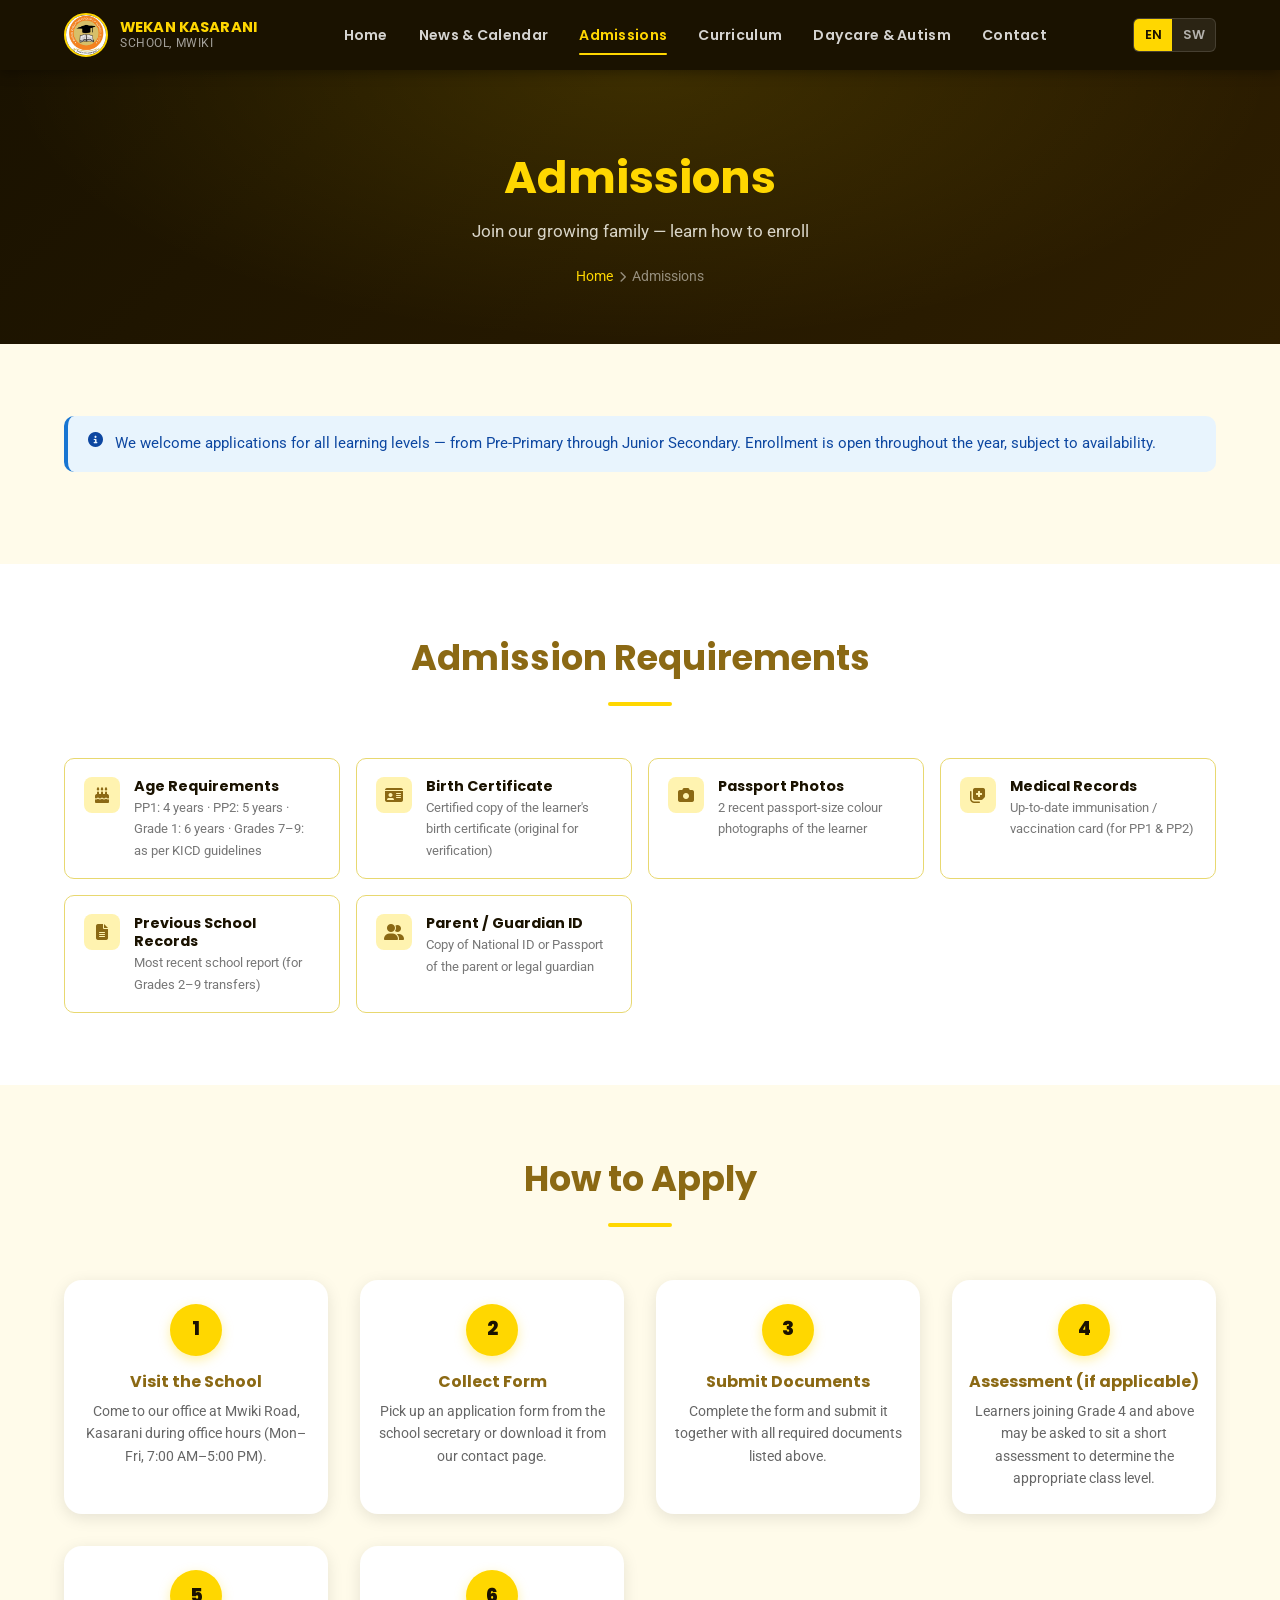
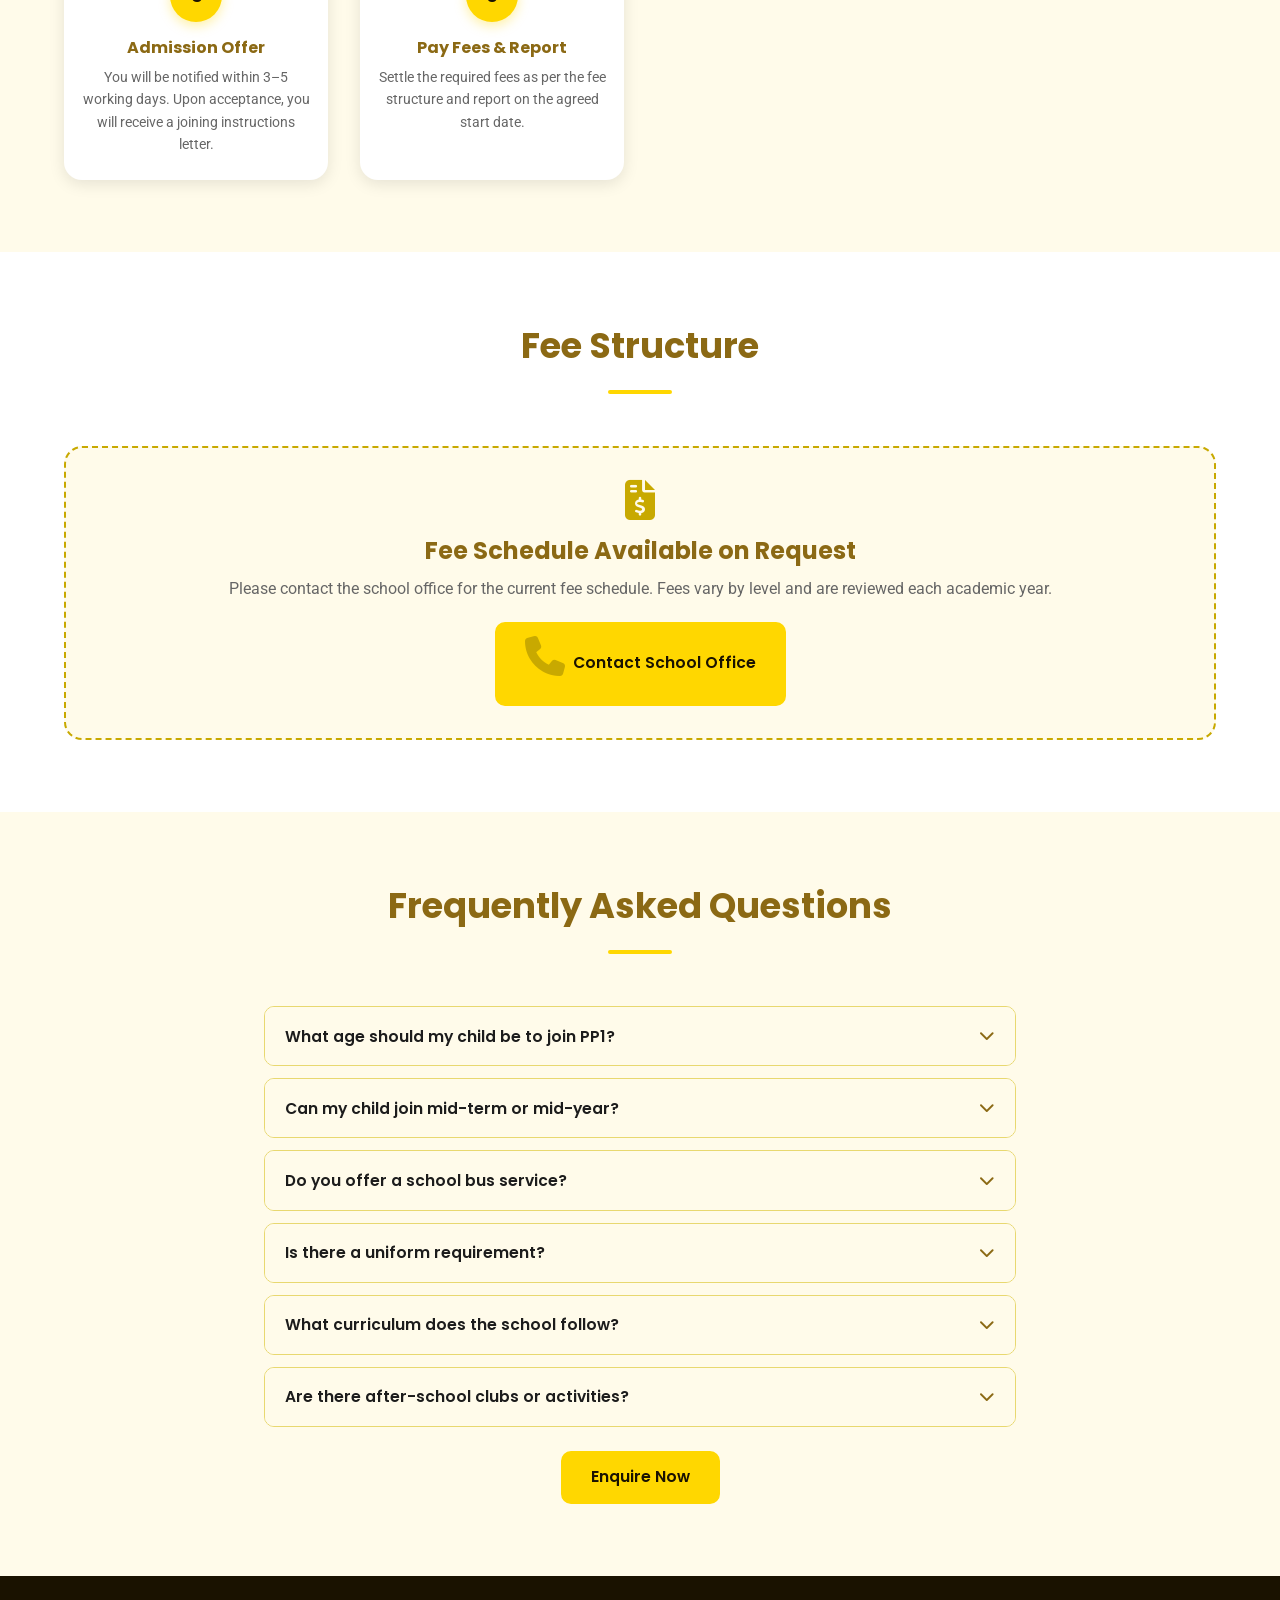
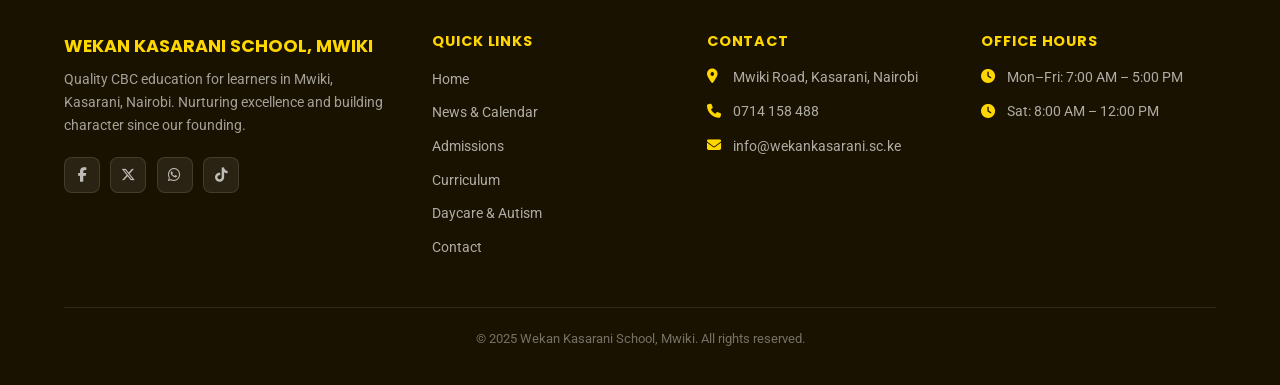
==== commit f8e405e7: "update" ====
--- a/admissions.html
+++ b/admissions.html
@@ -327,6 +327,7 @@
             <a href="#" aria-label="Facebook"><i class="fab fa-facebook-f"></i></a>
             <a href="#" aria-label="Twitter/X"><i class="fab fa-x-twitter"></i></a>
             <a href="#" aria-label="WhatsApp"><i class="fab fa-whatsapp"></i></a>
+            <a href="#" aria-label="TikTok"><i class="fab fa-tiktok"></i></a>
           </div>
         </div>
         <div class="footer-col">
@@ -343,7 +344,7 @@
         <div class="footer-col">
           <h4 data-i18n="footer.contact">Contact</h4>
           <div class="footer-contact-item"><i class="fas fa-map-marker-alt"></i><span>Mwiki Road, Kasarani, Nairobi</span></div>
-          <div class="footer-contact-item"><i class="fas fa-phone"></i><span>+254 700 000 000</span></div>
+          <div class="footer-contact-item"><i class="fas fa-phone"></i><span>0714 158 488</span></div>
           <div class="footer-contact-item"><i class="fas fa-envelope"></i><span>info@wekankasarani.sc.ke</span></div>
         </div>
         <div class="footer-col">
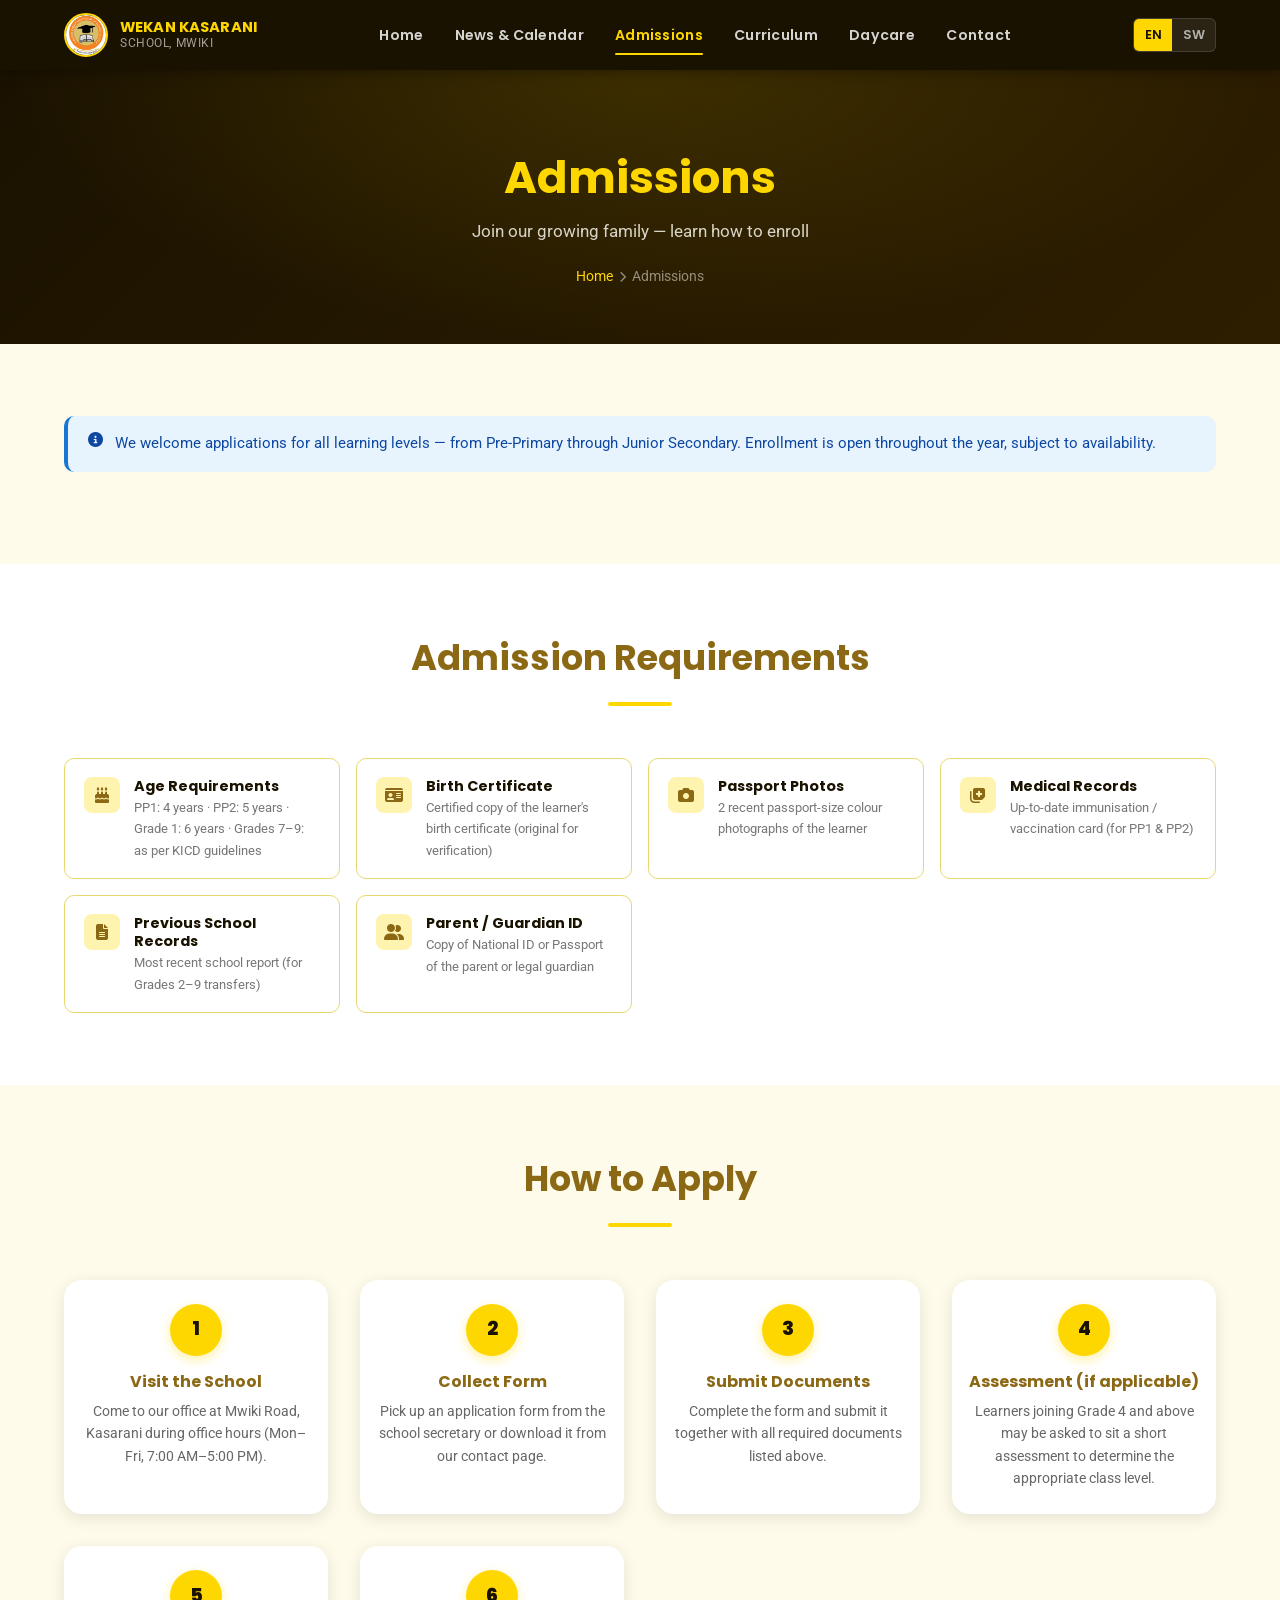
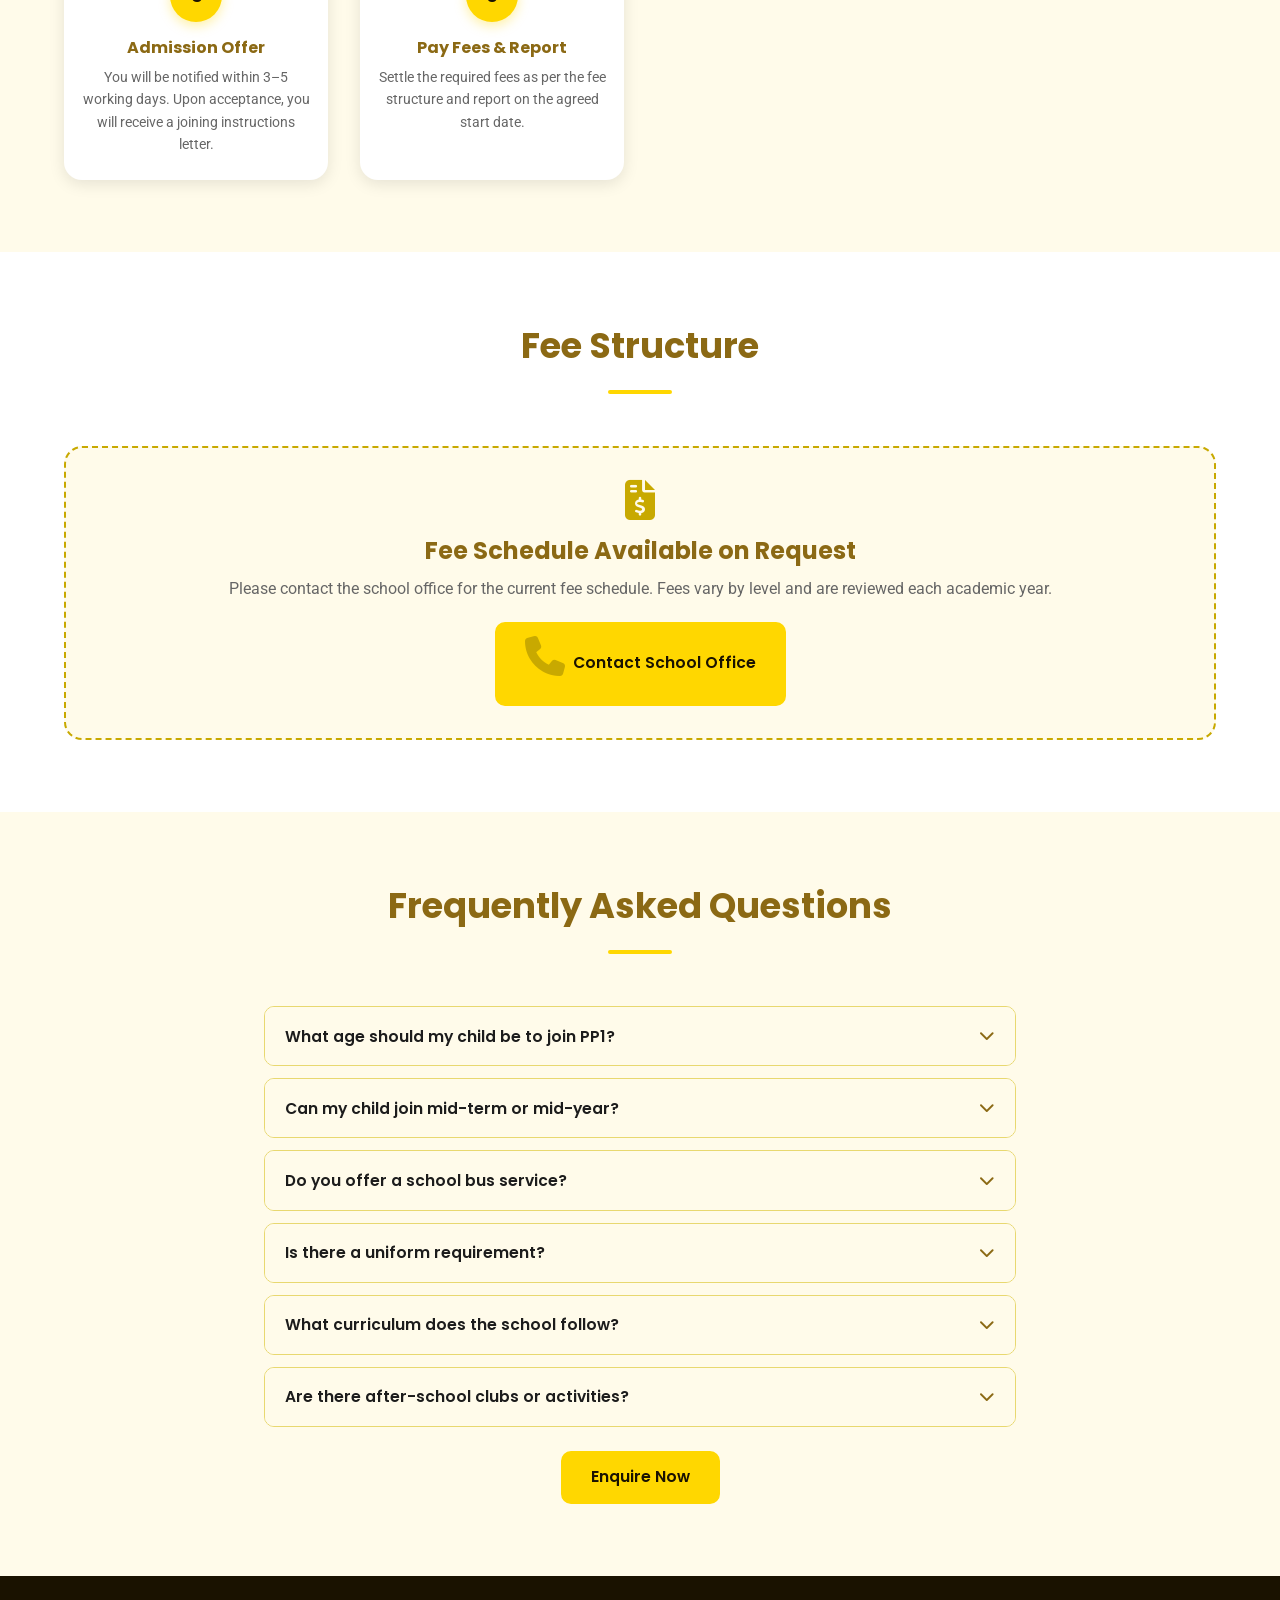
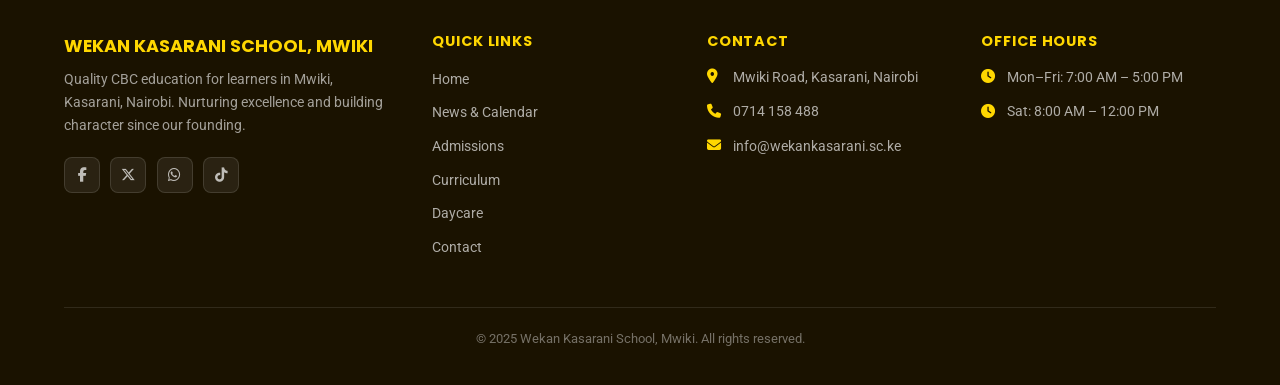
==== commit 3d47fba0: "update" ====
--- a/admissions.html
+++ b/admissions.html
@@ -73,7 +73,7 @@
         <li><a href="news.html" data-i18n="nav.news">News &amp; Calendar</a></li>
         <li><a href="admissions.html" class="active" data-i18n="nav.admissions">Admissions</a></li>
         <li><a href="curriculum.html" data-i18n="nav.curriculum">Curriculum</a></li>
-        <li><a href="daycare.html" data-i18n="nav.daycare">Daycare &amp; Autism</a></li>
+        <li><a href="daycare.html" data-i18n="nav.daycare">Daycare</a></li>
         <li><a href="contact.html" data-i18n="nav.contact">Contact</a></li>
       </ul>
       <div class="nav-right">
@@ -93,7 +93,7 @@
     <a href="news.html" data-i18n="nav.news">News &amp; Calendar</a>
     <a href="admissions.html" class="active" data-i18n="nav.admissions">Admissions</a>
     <a href="curriculum.html" data-i18n="nav.curriculum">Curriculum</a>
-    <a href="daycare.html" data-i18n="nav.daycare">Daycare &amp; Autism</a>
+    <a href="daycare.html" data-i18n="nav.daycare">Daycare</a>
     <a href="contact.html" data-i18n="nav.contact">Contact</a>
     <div class="mobile-lang">
       <button data-lang-btn="en" class="active">English</button>
@@ -337,7 +337,7 @@
             <li><a href="news.html" data-i18n="nav.news">News &amp; Calendar</a></li>
             <li><a href="admissions.html" data-i18n="nav.admissions">Admissions</a></li>
             <li><a href="curriculum.html" data-i18n="nav.curriculum">Curriculum</a></li>
-            <li><a href="daycare.html" data-i18n="nav.daycare">Daycare &amp; Autism</a></li>
+            <li><a href="daycare.html" data-i18n="nav.daycare">Daycare</a></li>
             <li><a href="contact.html" data-i18n="nav.contact">Contact</a></li>
           </ul>
         </div>
--- a/css/components.css
+++ b/css/components.css
@@ -857,6 +857,41 @@
   font-weight: 600;
 }
 
+/* ===================== CLASSROOM SLIDESHOW ===================== */
+.gallery-item--slideshow {
+  position: relative;
+}
+
+.gallery-item--slideshow .slideshow-img {
+  position: absolute;
+  inset: 0;
+  width: 100%;
+  height: 100%;
+  object-fit: cover;
+  opacity: 0;
+  transition: opacity 0.7s ease;
+}
+
+.gallery-item--slideshow .slideshow-img.active {
+  opacity: 1;
+}
+
+.gallery-slide-label {
+  position: absolute;
+  bottom: 0.5rem;
+  left: 50%;
+  transform: translateX(-50%);
+  background: rgba(0,0,0,0.45);
+  color: #fff;
+  font-size: 0.78rem;
+  font-family: 'Poppins', sans-serif;
+  font-weight: 600;
+  padding: 0.2rem 0.65rem;
+  border-radius: 20px;
+  pointer-events: none;
+  white-space: nowrap;
+}
+
 /* ===================== LEVEL TABS ===================== */
 .level-tabs {
   display: flex;
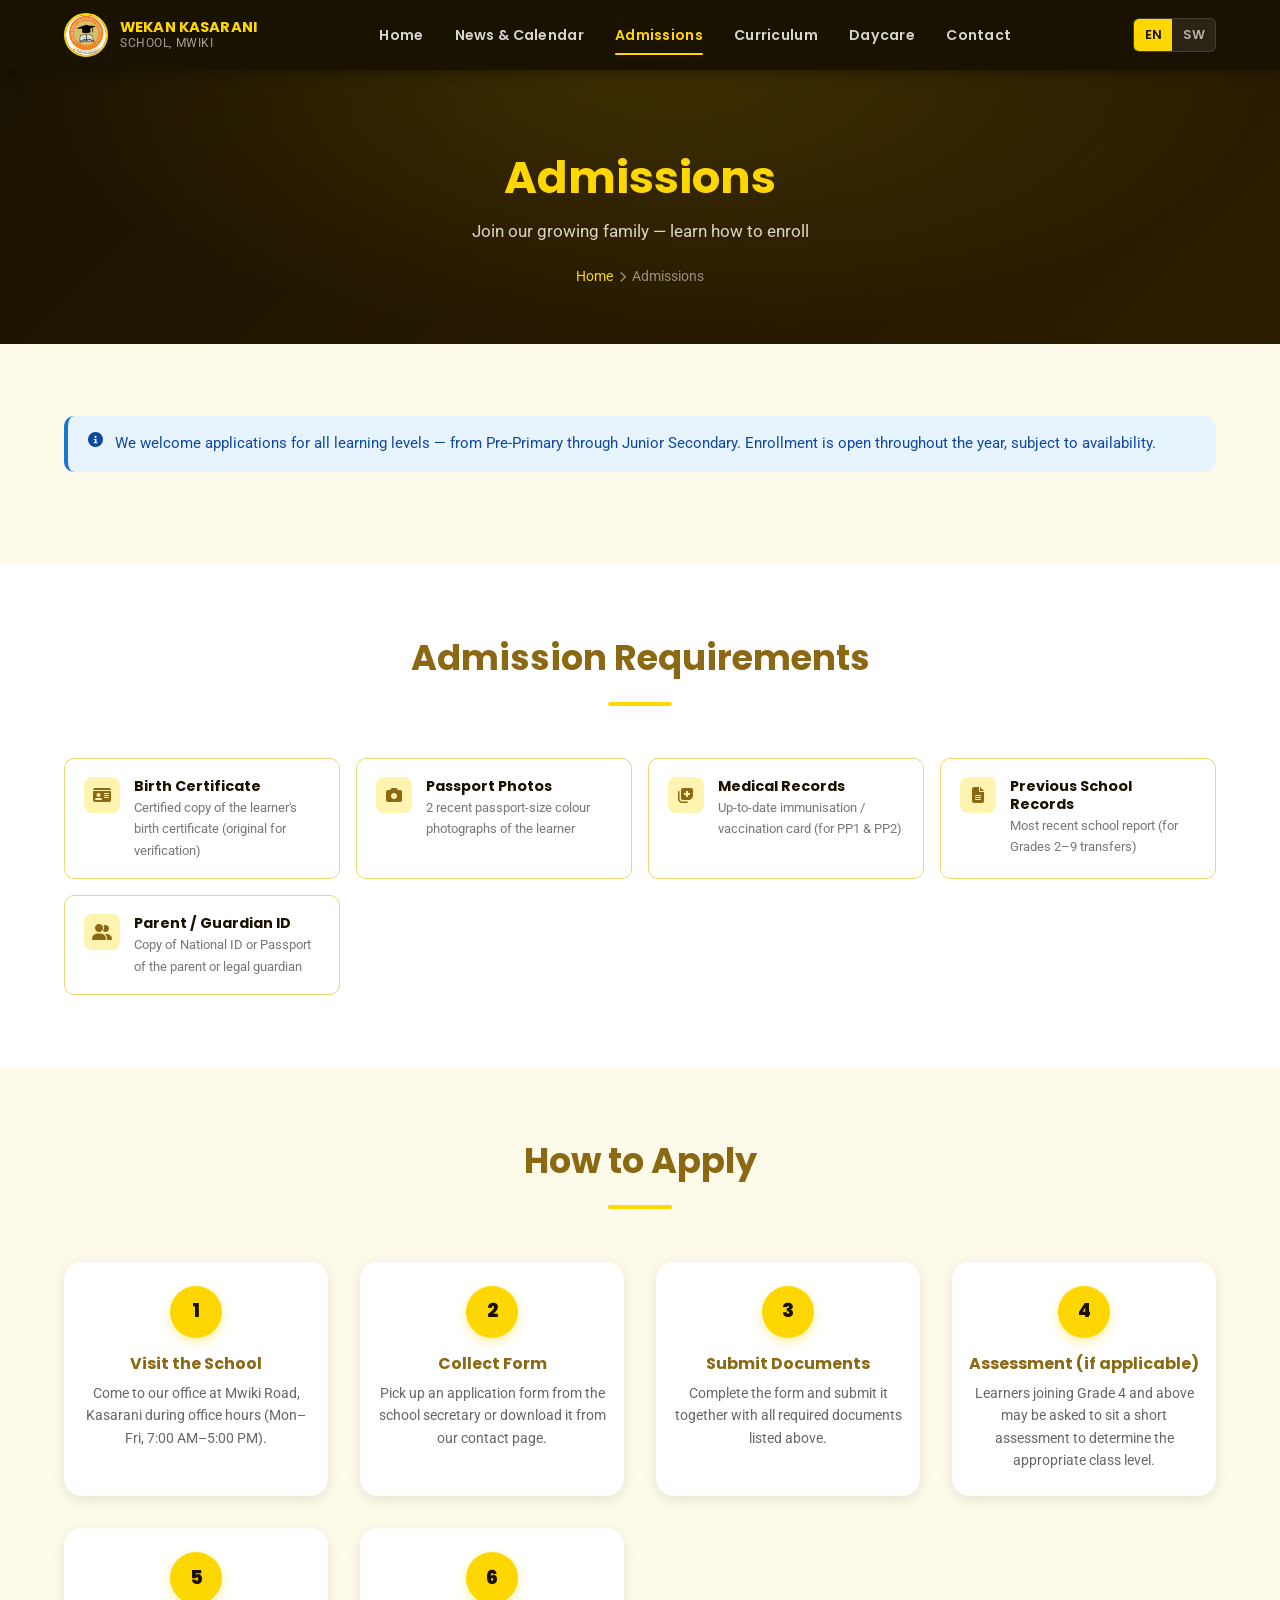
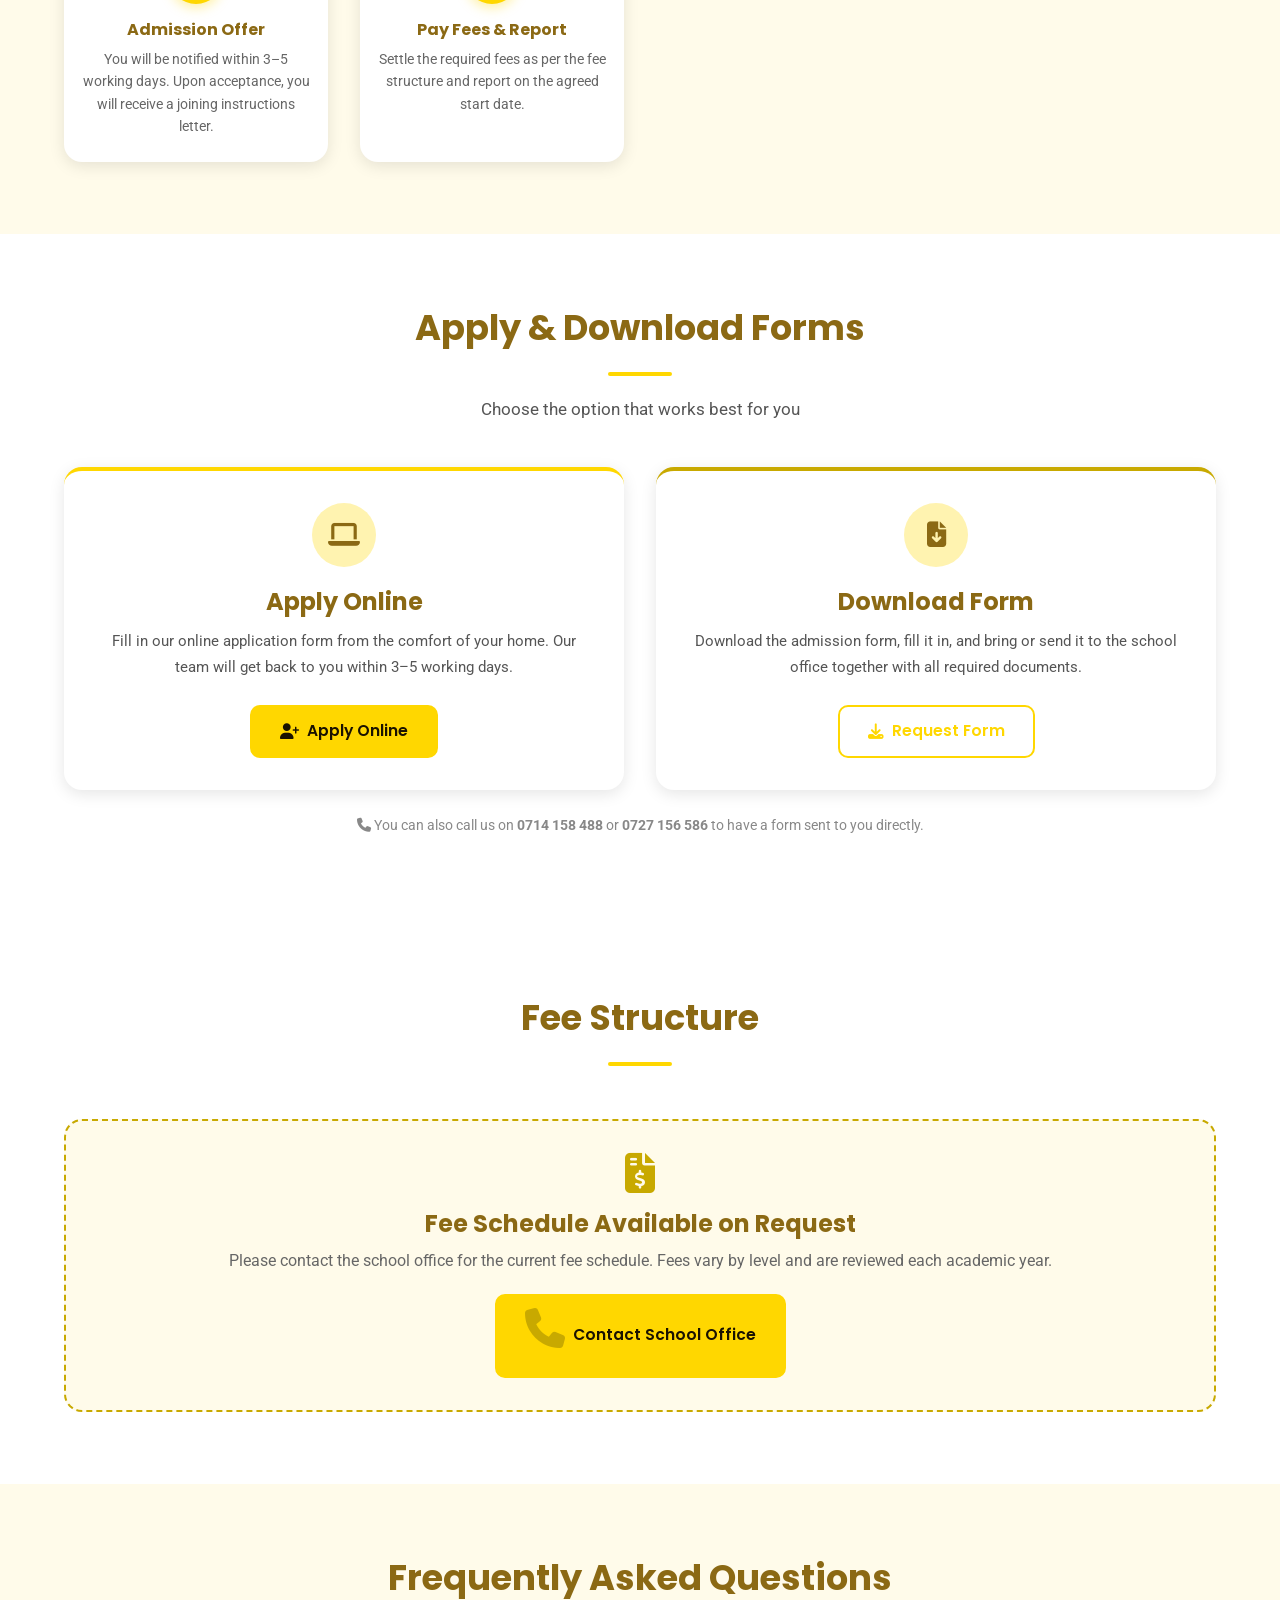
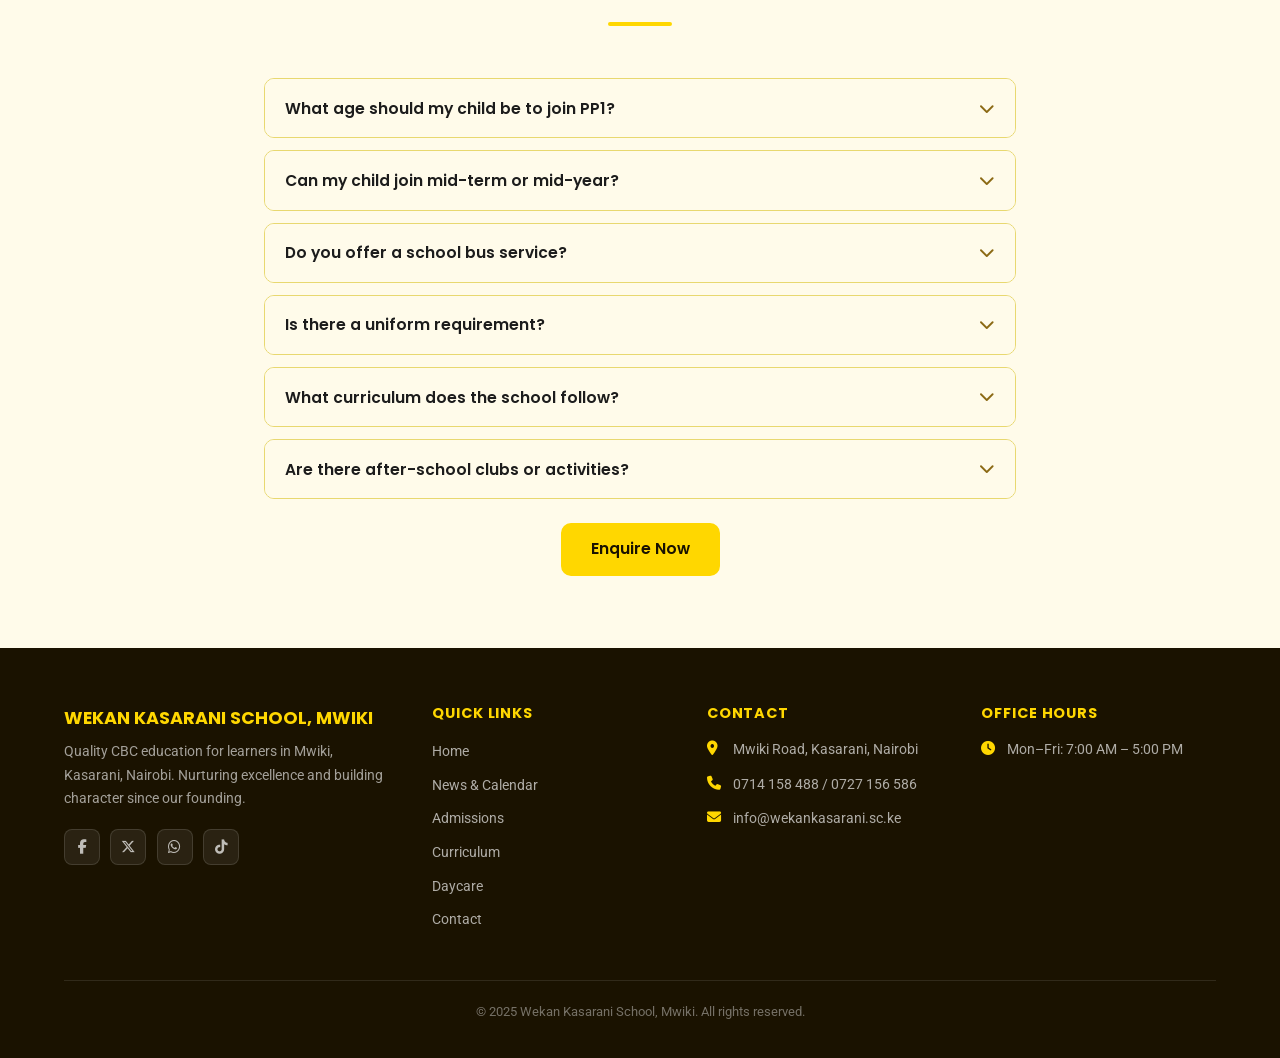
==== commit 48704989: "Update site content and contact info - Replace director's message and remove photo; update signature" ====
--- a/admissions.html
+++ b/admissions.html
@@ -134,13 +134,6 @@
         </div>
         <div class="req-list">
           <div class="req-item">
-            <div class="req-icon"><i class="fas fa-birthday-cake"></i></div>
-            <div>
-              <h4>Age Requirements</h4>
-              <p>PP1: 4 years · PP2: 5 years · Grade 1: 6 years · Grades 7–9: as per KICD guidelines</p>
-            </div>
-          </div>
-          <div class="req-item">
             <div class="req-icon"><i class="fas fa-id-card"></i></div>
             <div>
               <h4>Birth Certificate</h4>
@@ -218,6 +211,44 @@
             <p>Settle the required fees as per the fee structure and report on the agreed start date.</p>
           </div>
         </div>
+      </div>
+    </section>
+
+    <!-- APPLY ONLINE / DOWNLOAD FORM -->
+    <section class="section" aria-labelledby="apply-heading">
+      <div class="container">
+        <div class="section-heading">
+          <h2 id="apply-heading">Apply &amp; Download Forms</h2>
+          <div class="underline"></div>
+          <p>Choose the option that works best for you</p>
+        </div>
+        <div class="cards-grid" style="grid-template-columns: repeat(auto-fit, minmax(280px, 1fr)); gap: 2rem;">
+          <!-- Online Application -->
+          <div style="background:#fff; border-radius:var(--radius-lg); padding:2rem; box-shadow:var(--shadow); border-top:4px solid var(--primary); text-align:center;">
+            <div style="width:64px;height:64px;background:var(--accent);border-radius:50%;display:flex;align-items:center;justify-content:center;margin:0 auto 1.25rem;color:var(--primary-deeper);font-size:1.6rem;">
+              <i class="fas fa-laptop"></i>
+            </div>
+            <h3 style="margin-bottom:0.75rem;color:var(--primary-deeper);">Apply Online</h3>
+            <p style="color:#555;font-size:0.95rem;line-height:1.7;margin-bottom:1.5rem;">Fill in our online application form from the comfort of your home. Our team will get back to you within 3–5 working days.</p>
+            <a href="contact.html" class="btn btn-primary" style="display:inline-flex;">
+              <i class="fas fa-user-plus"></i> Apply Online
+            </a>
+          </div>
+          <!-- Download Form -->
+          <div style="background:#fff; border-radius:var(--radius-lg); padding:2rem; box-shadow:var(--shadow); border-top:4px solid var(--primary-dark); text-align:center;">
+            <div style="width:64px;height:64px;background:var(--accent);border-radius:50%;display:flex;align-items:center;justify-content:center;margin:0 auto 1.25rem;color:var(--primary-deeper);font-size:1.6rem;">
+              <i class="fas fa-file-download"></i>
+            </div>
+            <h3 style="margin-bottom:0.75rem;color:var(--primary-deeper);">Download Form</h3>
+            <p style="color:#555;font-size:0.95rem;line-height:1.7;margin-bottom:1.5rem;">Download the admission form, fill it in, and bring or send it to the school office together with all required documents.</p>
+            <a href="contact.html" class="btn btn-outline" style="display:inline-flex;">
+              <i class="fas fa-download"></i> Request Form
+            </a>
+          </div>
+        </div>
+        <p style="text-align:center;color:#888;font-size:0.88rem;margin-top:1.5rem;">
+          <i class="fas fa-phone"></i> You can also call us on <strong>0714 158 488</strong> or <strong>0727 156 586</strong> to have a form sent to you directly.
+        </p>
       </div>
     </section>
 
@@ -344,13 +375,12 @@
         <div class="footer-col">
           <h4 data-i18n="footer.contact">Contact</h4>
           <div class="footer-contact-item"><i class="fas fa-map-marker-alt"></i><span>Mwiki Road, Kasarani, Nairobi</span></div>
-          <div class="footer-contact-item"><i class="fas fa-phone"></i><span>0714 158 488</span></div>
+          <div class="footer-contact-item"><i class="fas fa-phone"></i><span>0714 158 488 / 0727 156 586</span></div>
           <div class="footer-contact-item"><i class="fas fa-envelope"></i><span>info@wekankasarani.sc.ke</span></div>
         </div>
         <div class="footer-col">
           <h4>Office Hours</h4>
           <div class="footer-contact-item"><i class="fas fa-clock"></i><span>Mon–Fri: 7:00 AM – 5:00 PM</span></div>
-          <div class="footer-contact-item"><i class="fas fa-clock"></i><span>Sat: 8:00 AM – 12:00 PM</span></div>
         </div>
       </div>
     </div>
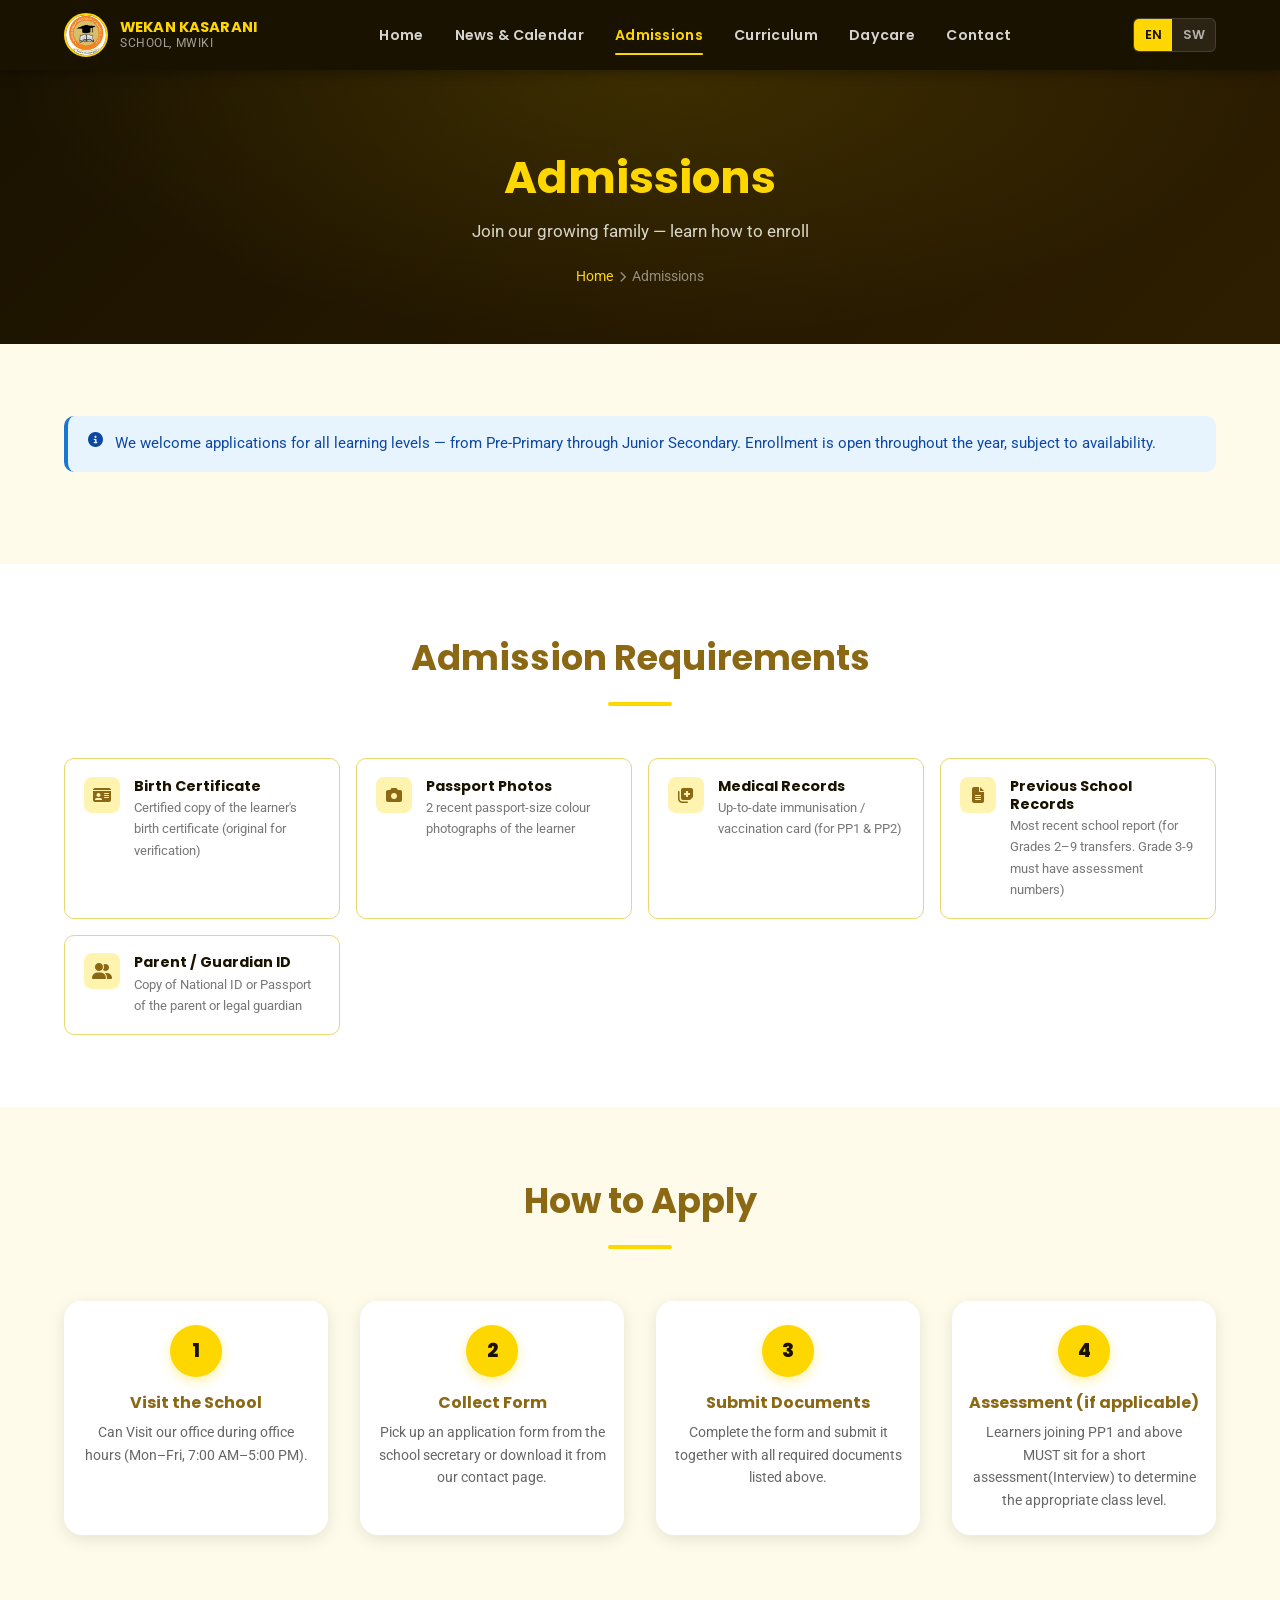
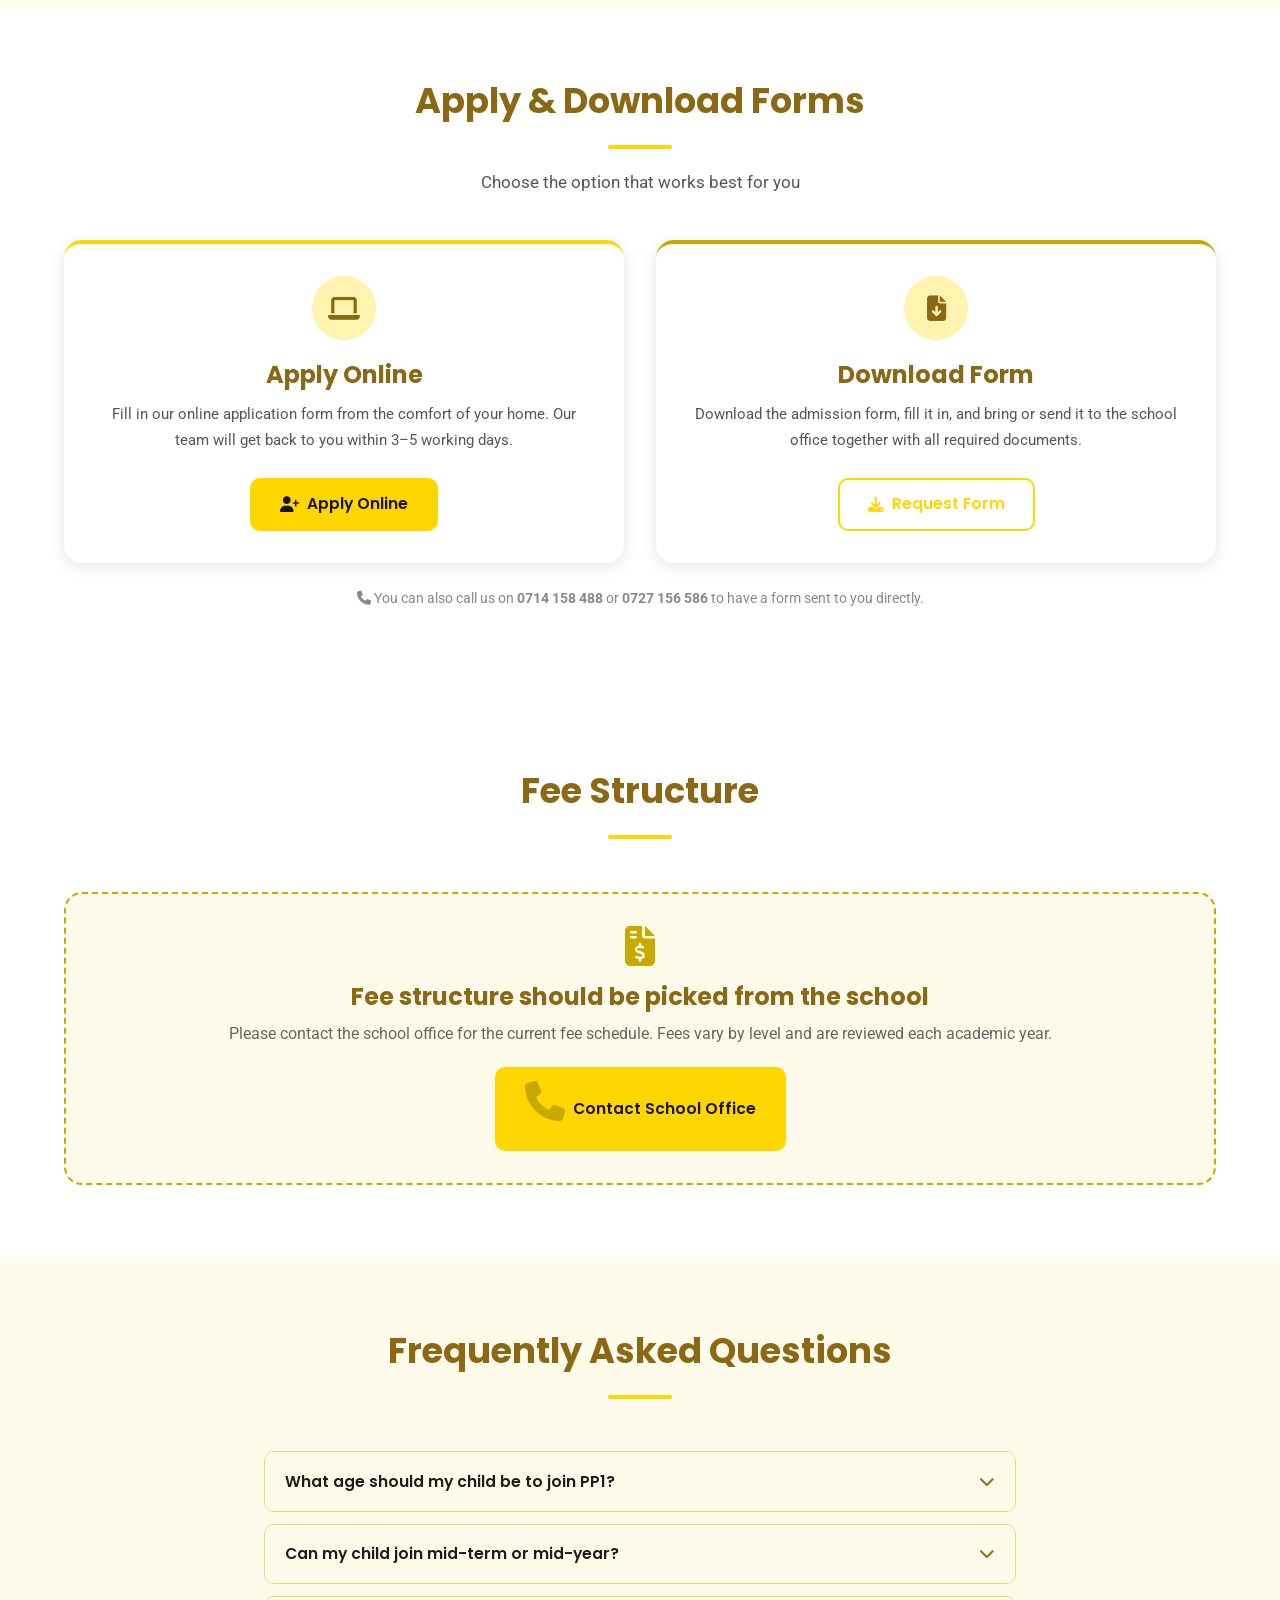
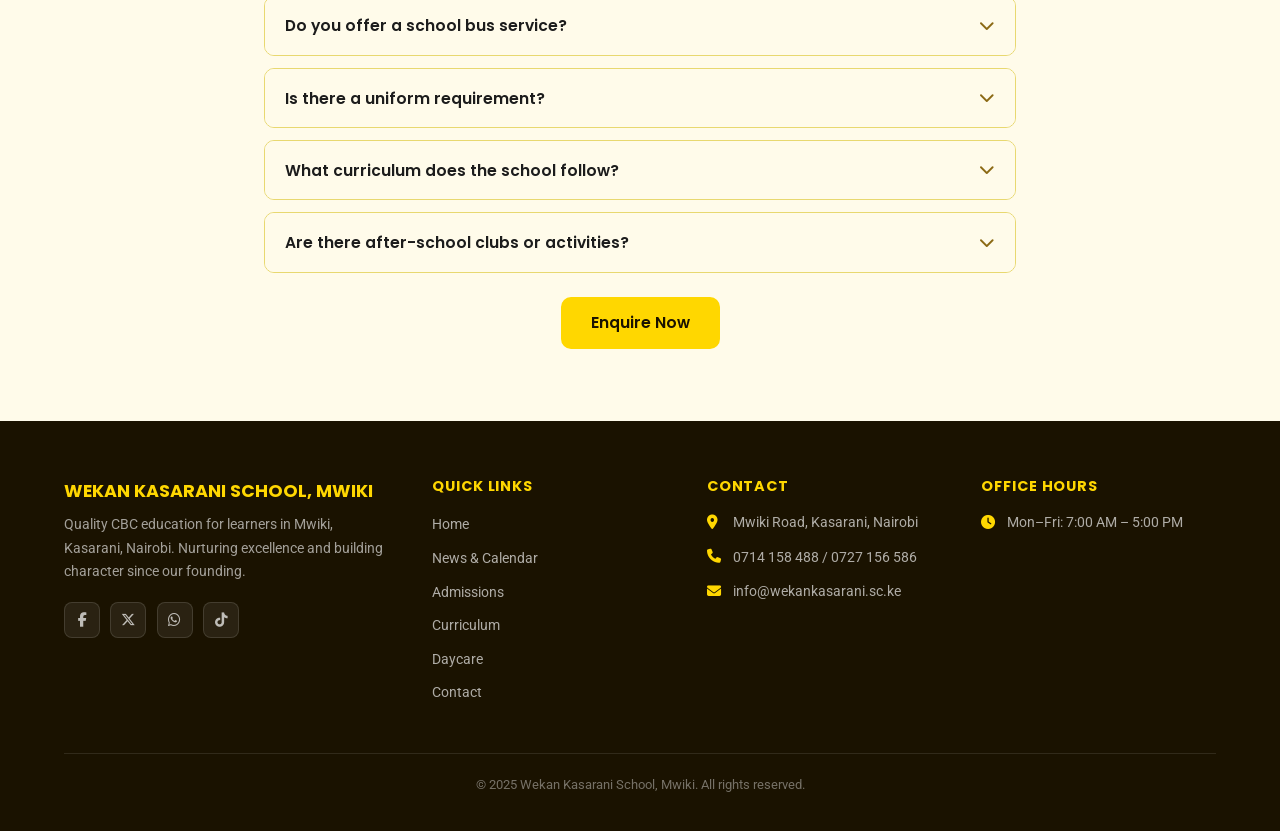
==== commit fa836c38: "Update admissions, contact, curriculum and daycare content - Revise admissions requirements and step" ====
--- a/admissions.html
+++ b/admissions.html
@@ -158,7 +158,7 @@
             <div class="req-icon"><i class="fas fa-file-alt"></i></div>
             <div>
               <h4>Previous School Records</h4>
-              <p>Most recent school report (for Grades 2–9 transfers)</p>
+              <p>Most recent school report (for Grades 2–9 transfers. Grade 3-9 must have assessment numbers)</p>
             </div>
           </div>
           <div class="req-item">
@@ -183,7 +183,7 @@
           <div class="step-item">
             <div class="step-number">1</div>
             <h3>Visit the School</h3>
-            <p>Come to our office at Mwiki Road, Kasarani during office hours (Mon–Fri, 7:00 AM–5:00 PM).</p>
+            <p>Can Visit our office during office hours (Mon–Fri, 7:00 AM–5:00 PM).</p>
           </div>
           <div class="step-item">
             <div class="step-number">2</div>
@@ -198,18 +198,9 @@
           <div class="step-item">
             <div class="step-number">4</div>
             <h3>Assessment (if applicable)</h3>
-            <p>Learners joining Grade 4 and above may be asked to sit a short assessment to determine the appropriate class level.</p>
-          </div>
-          <div class="step-item">
-            <div class="step-number">5</div>
-            <h3>Admission Offer</h3>
-            <p>You will be notified within 3–5 working days. Upon acceptance, you will receive a joining instructions letter.</p>
-          </div>
-          <div class="step-item">
-            <div class="step-number">6</div>
-            <h3>Pay Fees &amp; Report</h3>
-            <p>Settle the required fees as per the fee structure and report on the agreed start date.</p>
-          </div>
+            <p>Learners joining PP1 and above MUST sit for a short assessment(Interview) to determine the appropriate class level.</p>
+          </div>
+
         </div>
       </div>
     </section>
@@ -261,7 +252,7 @@
         </div>
         <div class="fee-note-box">
           <i class="fas fa-file-invoice-dollar"></i>
-          <h3>Fee Schedule Available on Request</h3>
+          <h3>Fee structure should be picked from the school</h3>
           <p data-i18n="admissions.fees.note">Please contact the school office for the current fee schedule. Fees vary by level and are reviewed each academic year.</p>
           <a href="contact.html" class="btn btn-primary">
             <i class="fas fa-phone"></i> Contact School Office
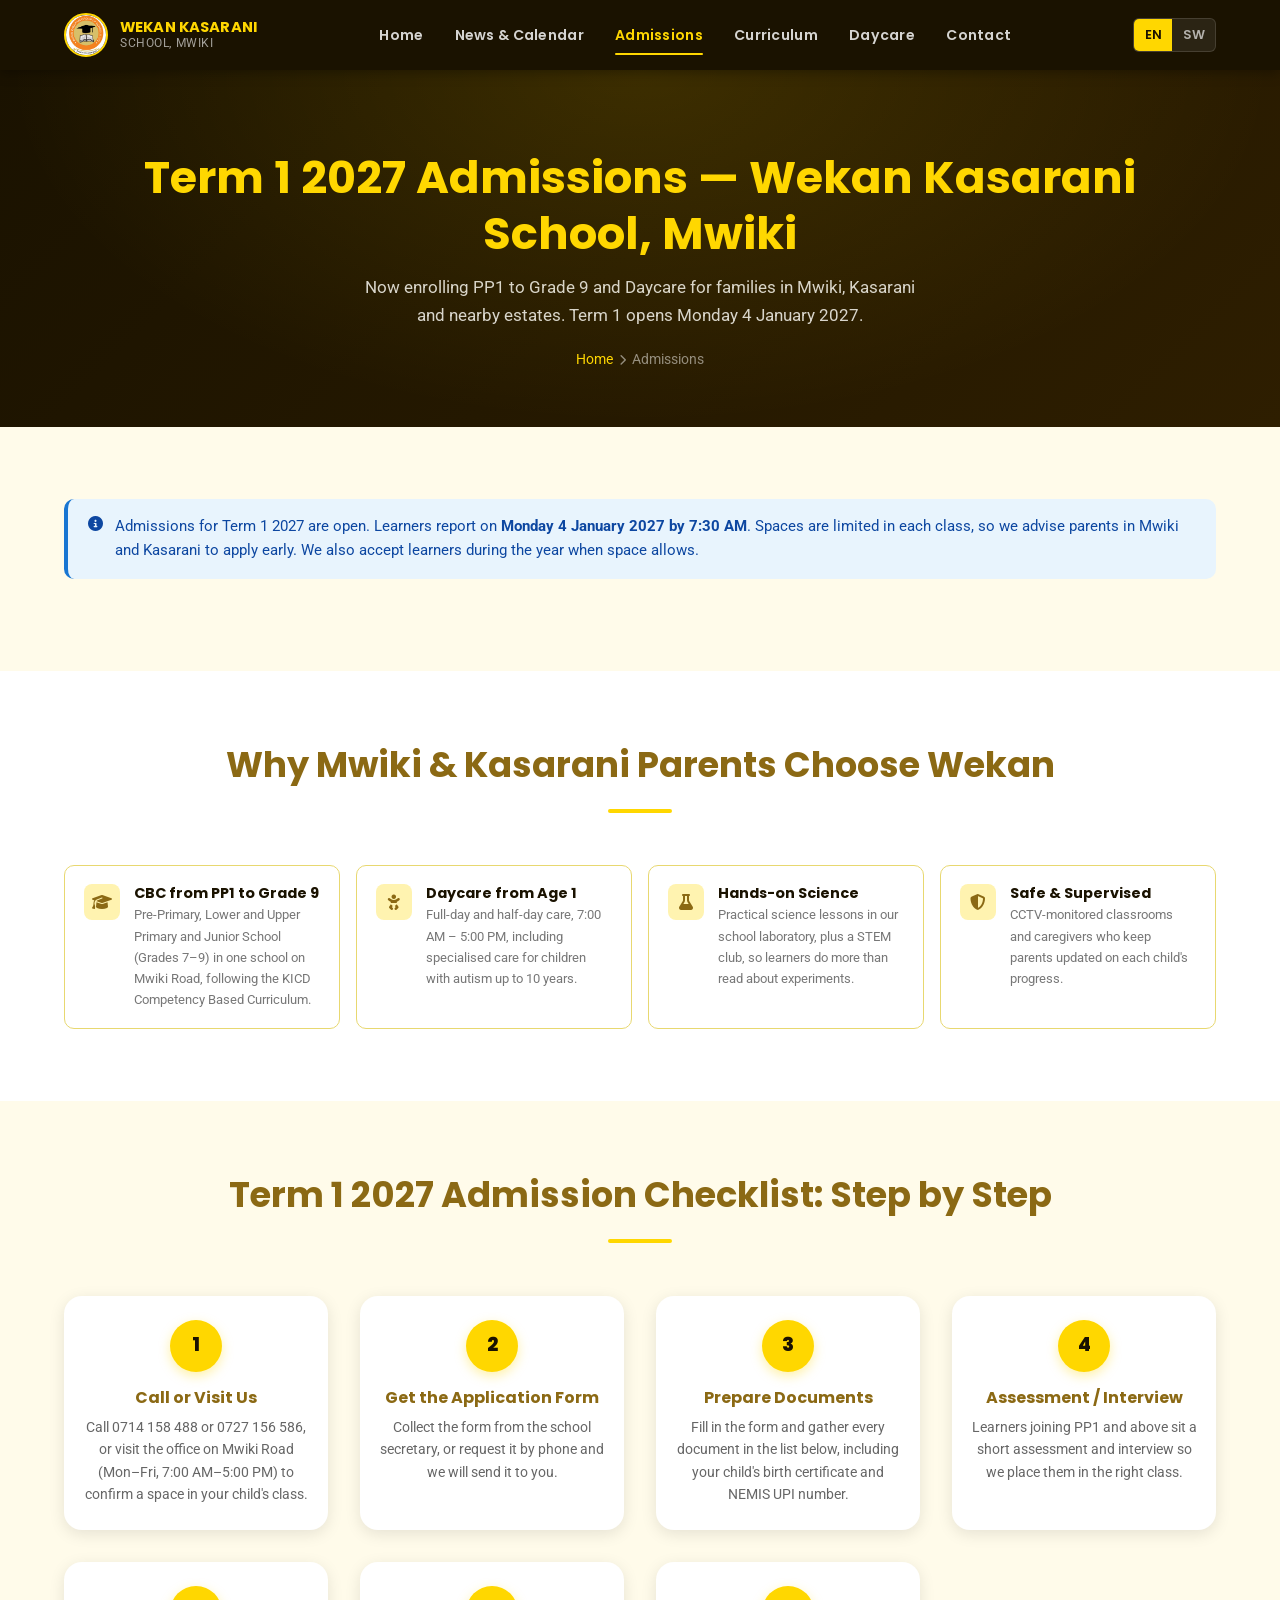
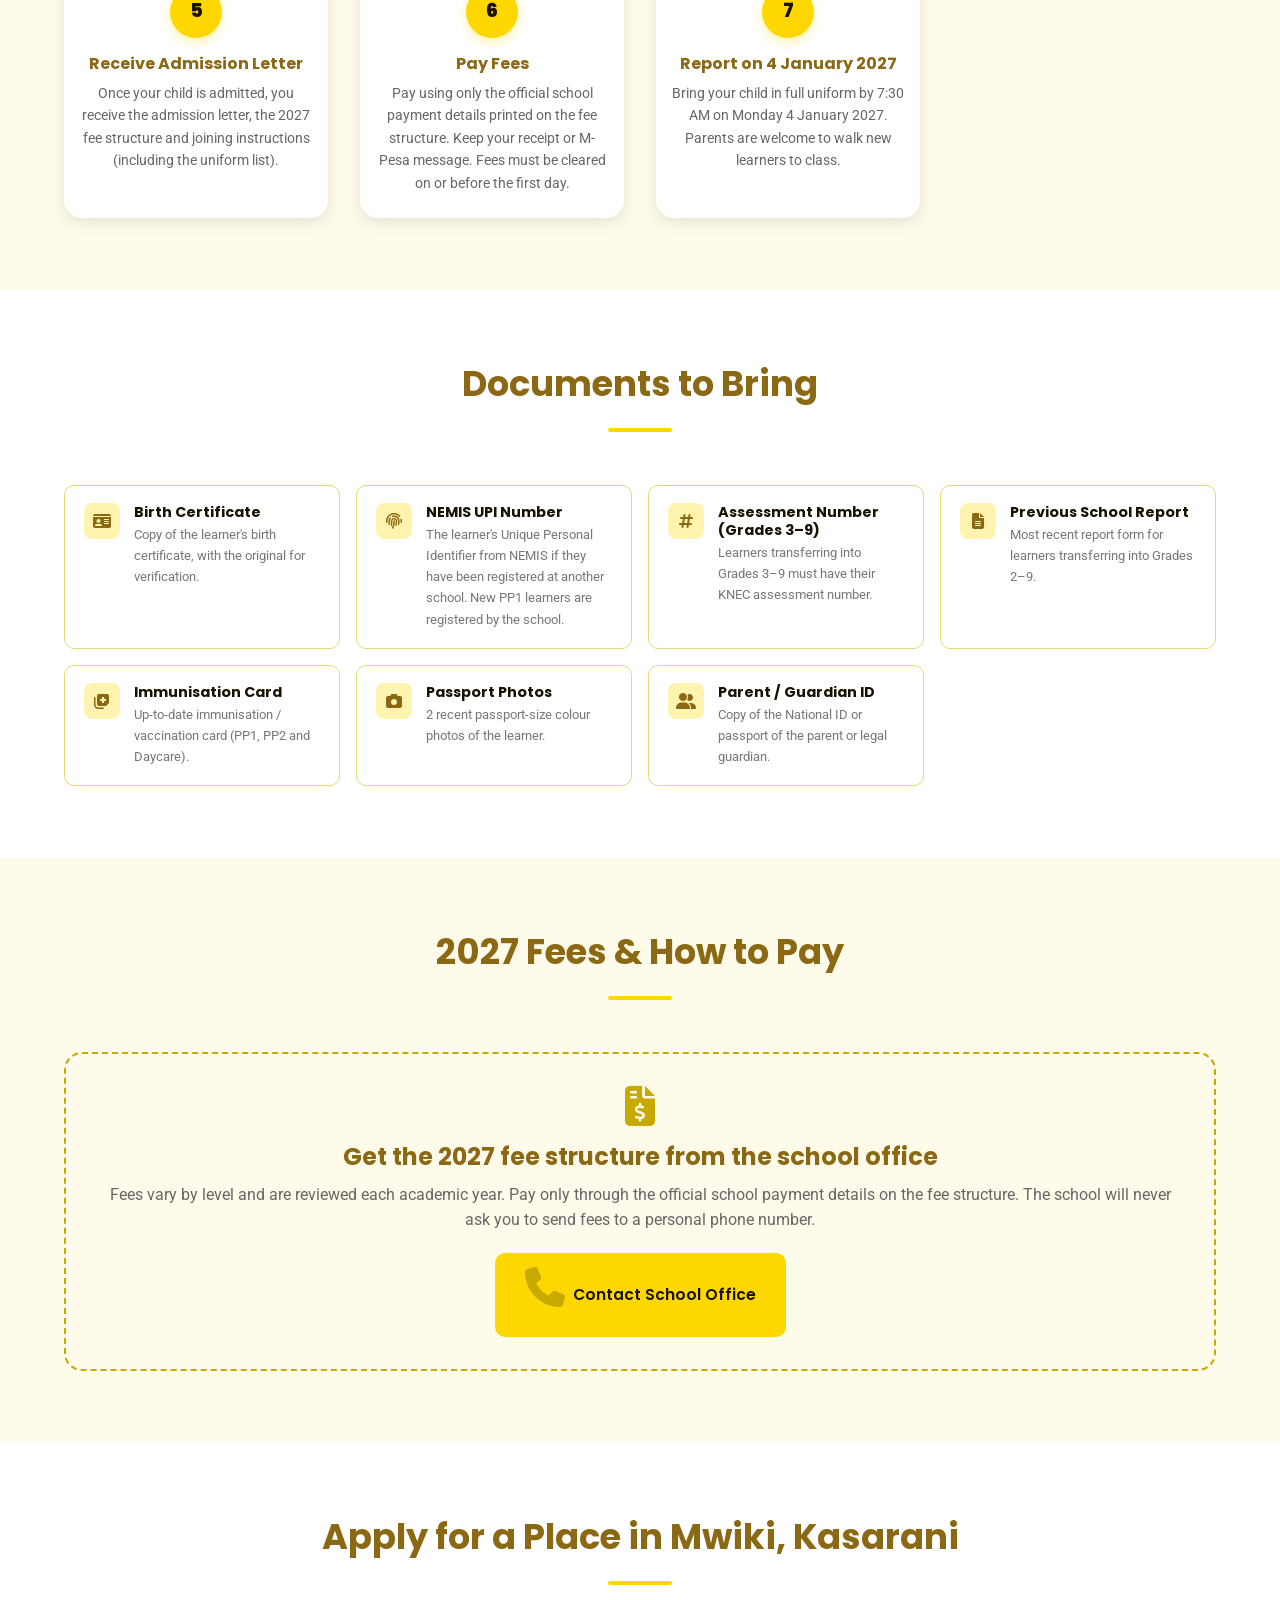
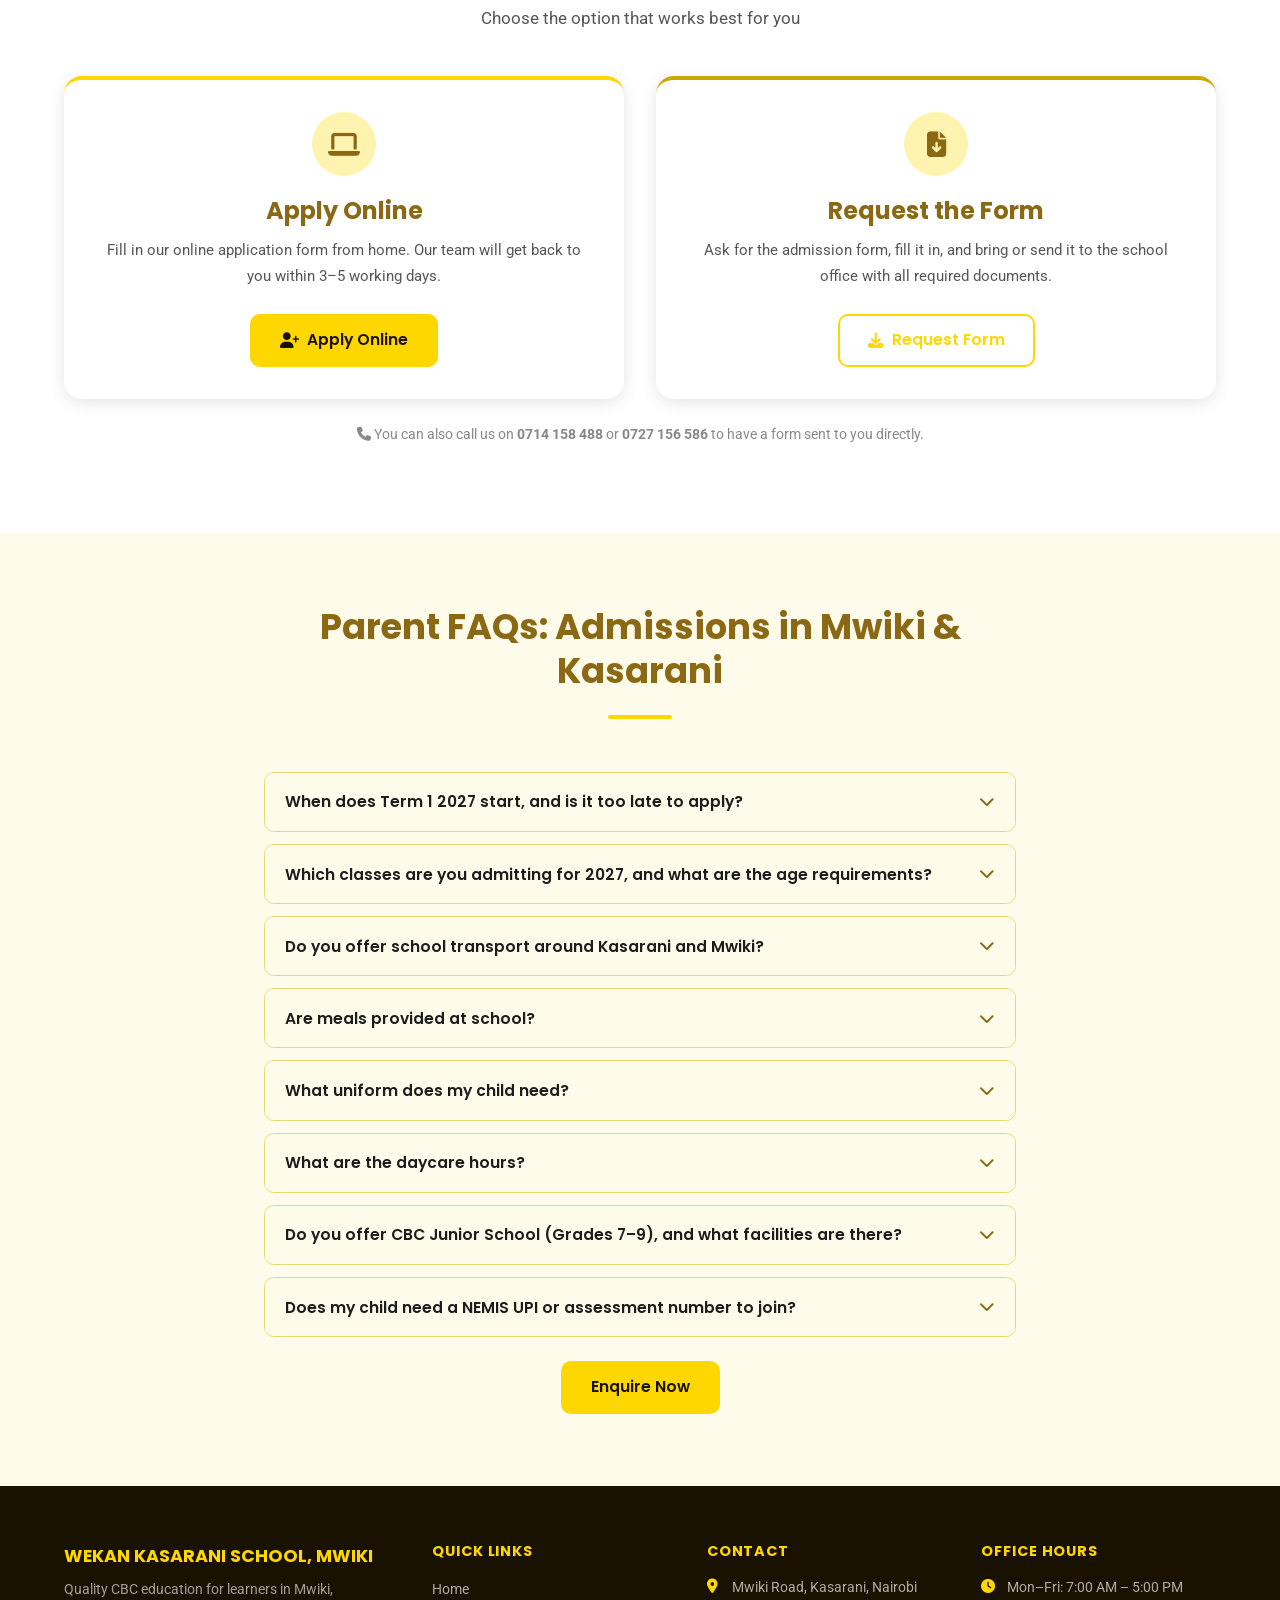
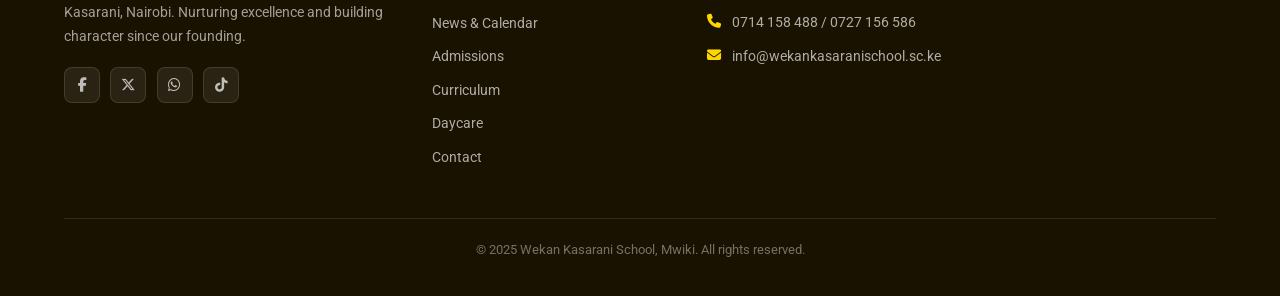
==== commit 46415d4e: "Improve SEO: canonical/OG tags, school schema with location, sitemap and robots.txt Co-Authored-By: " ====
--- a/admissions.html
+++ b/admissions.html
@@ -3,8 +3,97 @@
 <head>
   <meta charset="UTF-8" />
   <meta name="viewport" content="width=device-width, initial-scale=1.0" />
-  <meta name="description" content="Wekan Kasarani School admissions — requirements, how to apply, fee structure, and FAQs." />
-  <title>Admissions — Wekan Kasarani School, Mwiki</title>
+  <meta name="description" content="Term 1 2027 admissions open (starts 4 Jan). CBC school PP1–Grade 9 & daycare on Mwiki Road, Kasarani. See the checklist, documents & fees." />
+  <title>2027 Admissions – Wekan Kasarani School, Mwiki</title>
+  <meta name="robots" content="index, follow, max-image-preview:large" />
+  <link rel="canonical" href="https://wekankasaranischool.sc.ke/admissions.html" />
+  <link rel="icon" type="image/jpeg" href="images/logo.jpg" />
+  <link rel="apple-touch-icon" href="images/logo.jpg" />
+  <meta name="theme-color" content="#f5b800" />
+  <meta property="og:site_name" content="Wekan Kasarani School, Mwiki" />
+  <meta property="og:type" content="website" />
+  <meta property="og:locale" content="en_KE" />
+  <meta property="og:url" content="https://wekankasaranischool.sc.ke/admissions.html" />
+  <meta property="og:title" content="2027 Admissions – Wekan Kasarani School, Mwiki" />
+  <meta property="og:description" content="Term 1 2027 admissions open (starts 4 Jan). CBC school PP1–Grade 9 & daycare on Mwiki Road, Kasarani. See the checklist, documents & fees." />
+  <meta property="og:image" content="https://wekankasaranischool.sc.ke/images/students/image6.jpeg" />
+  <meta property="og:image:alt" content="Learners at Wekan Kasarani School, Mwiki" />
+  <meta name="twitter:card" content="summary_large_image" />
+  <meta name="twitter:title" content="2027 Admissions – Wekan Kasarani School, Mwiki" />
+  <meta name="twitter:description" content="Term 1 2027 admissions open (starts 4 Jan). CBC school PP1–Grade 9 & daycare on Mwiki Road, Kasarani. See the checklist, documents & fees." />
+  <meta name="twitter:image" content="https://wekankasaranischool.sc.ke/images/students/image6.jpeg" />
+  <script type="application/ld+json">
+{
+  "@context": "https://schema.org",
+  "@type": "FAQPage",
+  "mainEntity": [
+    {
+      "@type": "Question",
+      "name": "When does Term 1 2027 start, and is it too late to apply?",
+      "acceptedAnswer": {
+        "@type": "Answer",
+        "text": "Term 1 2027 opens on Monday 4 January 2027, and learners report by 7:30 AM. Half term runs from 19 to 28 February and the term closes on Friday 9 April 2027. We accept applications until each class is full, and also during the year when space allows, so apply as early as you can."
+      }
+    },
+    {
+      "@type": "Question",
+      "name": "Which classes are you admitting for 2027, and what are the age requirements?",
+      "acceptedAnswer": {
+        "@type": "Answer",
+        "text": "We admit learners from PP1 to Grade 9, plus Daycare for children aged one year and above. Children joining PP1 should be at least 4 years old by 1 January 2027, and PP2 learners at least 5 years old."
+      }
+    },
+    {
+      "@type": "Question",
+      "name": "Do you offer school transport around Kasarani and Mwiki?",
+      "acceptedAnswer": {
+        "@type": "Answer",
+        "text": "We do not currently run a school bus. The school is on Mwiki Road in Kasarani, and many families drop off their children or use the public transport that serves Mwiki Road. Our office can advise you on the best route from your estate."
+      }
+    },
+    {
+      "@type": "Question",
+      "name": "Are meals provided at school?",
+      "acceptedAnswer": {
+        "@type": "Answer",
+        "text": "Daycare children can be given nutritious snacks and meals as an optional service. For PP1 to Grade 9, the office will explain the current meal arrangements and any costs when you collect the 2027 fee structure."
+      }
+    },
+    {
+      "@type": "Question",
+      "name": "What uniform does my child need?",
+      "acceptedAnswer": {
+        "@type": "Answer",
+        "text": "All learners wear the school uniform in our colours, yellow and dark navy. The full uniform list, including where to buy it, is in the joining instructions you receive with the admission letter. Learners should report in full uniform on 4 January 2027."
+      }
+    },
+    {
+      "@type": "Question",
+      "name": "What are the daycare hours?",
+      "acceptedAnswer": {
+        "@type": "Answer",
+        "text": "Daycare is open Monday to Friday, 7:00 AM to 5:00 PM, with full-day and half-day options. It accepts children from one year old, including children with autism up to 10 years of age. See our Daycare page for details."
+      }
+    },
+    {
+      "@type": "Question",
+      "name": "Do you offer CBC Junior School (Grades 7–9), and what facilities are there?",
+      "acceptedAnswer": {
+        "@type": "Answer",
+        "text": "Yes. We teach the full CBC from Pre-Primary to Junior School (Grades 7–9). Junior School subjects include Integrated Science, Mathematics, Computer Science, Pre-Technical Studies, Business Studies and Creative Arts. Learners do practical work in our science laboratory and can join clubs such as STEM, debate, football and athletics. See our Curriculum page for the full subject list."
+      }
+    },
+    {
+      "@type": "Question",
+      "name": "Does my child need a NEMIS UPI or assessment number to join?",
+      "acceptedAnswer": {
+        "@type": "Answer",
+        "text": "If your child is moving from another school, bring their NEMIS UPI number so we can transfer their record. Learners joining Grades 3–9 must also have their KNEC assessment number. Children starting PP1 for the first time do not need a UPI number, because the school registers them on NEMIS using their birth certificate."
+      }
+    }
+  ]
+}
+  </script>
   <link rel="stylesheet" href="css/main.css" />
   <link rel="stylesheet" href="css/components.css" />
   <link rel="stylesheet" href="css/responsive.css" />
@@ -105,8 +194,8 @@
     <!-- PAGE HERO -->
     <div class="page-hero">
       <div class="container">
-        <h1 data-i18n="admissions.title">Admissions</h1>
-        <p data-i18n="admissions.subtitle">Join our growing family — learn how to enroll</p>
+        <h1 data-i18n="admissions.title">Term 1 2027 Admissions — Wekan Kasarani School, Mwiki</h1>
+        <p data-i18n="admissions.subtitle">Now enrolling PP1 to Grade 9 and Daycare for families in Mwiki, Kasarani and nearby estates. Term 1 opens Monday 4 January 2027.</p>
         <nav class="breadcrumb" aria-label="Breadcrumb">
           <a href="index.html" data-i18n="nav.home">Home</a>
           <span><i class="fas fa-chevron-right" style="font-size:0.7rem;"></i></span>
@@ -120,16 +209,103 @@
       <div class="container">
         <div class="alert alert-info">
           <i class="fas fa-info-circle"></i>
-          <span data-i18n="admissions.intro">We welcome applications for all learning levels — from Pre-Primary through Junior Secondary. Enrollment is open throughout the year, subject to availability.</span>
-        </div>
-      </div>
-    </section>
-
-    <!-- REQUIREMENTS -->
+          <span data-i18n="admissions.intro">Admissions for Term 1 2027 are open. Learners report on <strong>Monday 4 January 2027 by 7:30 AM</strong>. Spaces are limited in each class, so we advise parents in Mwiki and Kasarani to apply early. We also accept learners during the year when space allows.</span>
+        </div>
+      </div>
+    </section>
+
+    <!-- WHY WEKAN -->
+    <section class="section" aria-labelledby="why-heading">
+      <div class="container">
+        <div class="section-heading">
+          <h2 id="why-heading" data-i18n="admissions.why.heading">Why Mwiki &amp; Kasarani Parents Choose Wekan</h2>
+          <div class="underline"></div>
+        </div>
+        <div class="req-list">
+          <div class="req-item">
+            <div class="req-icon"><i class="fas fa-graduation-cap"></i></div>
+            <div>
+              <h4>CBC from PP1 to Grade 9</h4>
+              <p>Pre-Primary, Lower and Upper Primary and Junior School (Grades 7–9) in one school on Mwiki Road, following the KICD Competency Based Curriculum.</p>
+            </div>
+          </div>
+          <div class="req-item">
+            <div class="req-icon"><i class="fas fa-baby"></i></div>
+            <div>
+              <h4>Daycare from Age 1</h4>
+              <p>Full-day and half-day care, 7:00 AM – 5:00 PM, including specialised care for children with autism up to 10 years.</p>
+            </div>
+          </div>
+          <div class="req-item">
+            <div class="req-icon"><i class="fas fa-flask"></i></div>
+            <div>
+              <h4>Hands-on Science</h4>
+              <p>Practical science lessons in our school laboratory, plus a STEM club, so learners do more than read about experiments.</p>
+            </div>
+          </div>
+          <div class="req-item">
+            <div class="req-icon"><i class="fas fa-shield-alt"></i></div>
+            <div>
+              <h4>Safe &amp; Supervised</h4>
+              <p>CCTV-monitored classrooms and caregivers who keep parents updated on each child's progress.</p>
+            </div>
+          </div>
+        </div>
+      </div>
+    </section>
+
+    <!-- ADMISSIONS CHECKLIST -->
+    <section class="section section--alt" aria-labelledby="how-heading">
+      <div class="container">
+        <div class="section-heading">
+          <h2 id="how-heading" data-i18n="admissions.how.heading">Term 1 2027 Admission Checklist: Step by Step</h2>
+          <div class="underline"></div>
+        </div>
+        <div class="steps-grid">
+          <div class="step-item">
+            <div class="step-number">1</div>
+            <h3>Call or Visit Us</h3>
+            <p>Call 0714 158 488 or 0727 156 586, or visit the office on Mwiki Road (Mon–Fri, 7:00 AM–5:00 PM) to confirm a space in your child's class.</p>
+          </div>
+          <div class="step-item">
+            <div class="step-number">2</div>
+            <h3>Get the Application Form</h3>
+            <p>Collect the form from the school secretary, or request it by phone and we will send it to you.</p>
+          </div>
+          <div class="step-item">
+            <div class="step-number">3</div>
+            <h3>Prepare Documents</h3>
+            <p>Fill in the form and gather every document in the list below, including your child's birth certificate and NEMIS UPI number.</p>
+          </div>
+          <div class="step-item">
+            <div class="step-number">4</div>
+            <h3>Assessment / Interview</h3>
+            <p>Learners joining PP1 and above sit a short assessment and interview so we place them in the right class.</p>
+          </div>
+          <div class="step-item">
+            <div class="step-number">5</div>
+            <h3>Receive Admission Letter</h3>
+            <p>Once your child is admitted, you receive the admission letter, the 2027 fee structure and joining instructions (including the uniform list).</p>
+          </div>
+          <div class="step-item">
+            <div class="step-number">6</div>
+            <h3>Pay Fees</h3>
+            <p>Pay using only the official school payment details printed on the fee structure. Keep your receipt or M-Pesa message. Fees must be cleared on or before the first day.</p>
+          </div>
+          <div class="step-item">
+            <div class="step-number">7</div>
+            <h3>Report on 4 January 2027</h3>
+            <p>Bring your child in full uniform by 7:30 AM on Monday 4 January 2027. Parents are welcome to walk new learners to class.</p>
+          </div>
+        </div>
+      </div>
+    </section>
+
+    <!-- REQUIRED DOCUMENTS -->
     <section class="section" aria-labelledby="req-heading">
       <div class="container">
         <div class="section-heading">
-          <h2 id="req-heading" data-i18n="admissions.requirements.heading">Admission Requirements</h2>
+          <h2 id="req-heading" data-i18n="admissions.requirements.heading">Documents to Bring</h2>
           <div class="underline"></div>
         </div>
         <div class="req-list">
@@ -137,70 +313,69 @@
             <div class="req-icon"><i class="fas fa-id-card"></i></div>
             <div>
               <h4>Birth Certificate</h4>
-              <p>Certified copy of the learner's birth certificate (original for verification)</p>
+              <p>Copy of the learner's birth certificate, with the original for verification.</p>
+            </div>
+          </div>
+          <div class="req-item">
+            <div class="req-icon"><i class="fas fa-fingerprint"></i></div>
+            <div>
+              <h4>NEMIS UPI Number</h4>
+              <p>The learner's Unique Personal Identifier from NEMIS if they have been registered at another school. New PP1 learners are registered by the school.</p>
+            </div>
+          </div>
+          <div class="req-item">
+            <div class="req-icon"><i class="fas fa-hashtag"></i></div>
+            <div>
+              <h4>Assessment Number (Grades 3–9)</h4>
+              <p>Learners transferring into Grades 3–9 must have their KNEC assessment number.</p>
+            </div>
+          </div>
+          <div class="req-item">
+            <div class="req-icon"><i class="fas fa-file-alt"></i></div>
+            <div>
+              <h4>Previous School Report</h4>
+              <p>Most recent report form for learners transferring into Grades 2–9.</p>
+            </div>
+          </div>
+          <div class="req-item">
+            <div class="req-icon"><i class="fas fa-notes-medical"></i></div>
+            <div>
+              <h4>Immunisation Card</h4>
+              <p>Up-to-date immunisation / vaccination card (PP1, PP2 and Daycare).</p>
             </div>
           </div>
           <div class="req-item">
             <div class="req-icon"><i class="fas fa-camera"></i></div>
             <div>
               <h4>Passport Photos</h4>
-              <p>2 recent passport-size colour photographs of the learner</p>
-            </div>
-          </div>
-          <div class="req-item">
-            <div class="req-icon"><i class="fas fa-notes-medical"></i></div>
-            <div>
-              <h4>Medical Records</h4>
-              <p>Up-to-date immunisation / vaccination card (for PP1 &amp; PP2)</p>
-            </div>
-          </div>
-          <div class="req-item">
-            <div class="req-icon"><i class="fas fa-file-alt"></i></div>
-            <div>
-              <h4>Previous School Records</h4>
-              <p>Most recent school report (for Grades 2–9 transfers. Grade 3-9 must have assessment numbers)</p>
+              <p>2 recent passport-size colour photos of the learner.</p>
             </div>
           </div>
           <div class="req-item">
             <div class="req-icon"><i class="fas fa-user-friends"></i></div>
             <div>
               <h4>Parent / Guardian ID</h4>
-              <p>Copy of National ID or Passport of the parent or legal guardian</p>
-            </div>
-          </div>
-        </div>
-      </div>
-    </section>
-
-    <!-- HOW TO APPLY -->
-    <section class="section section--alt" aria-labelledby="how-heading">
+              <p>Copy of the National ID or passport of the parent or legal guardian.</p>
+            </div>
+          </div>
+        </div>
+      </div>
+    </section>
+
+    <!-- FEES -->
+    <section class="section section--alt" aria-labelledby="fees-heading">
       <div class="container">
         <div class="section-heading">
-          <h2 id="how-heading" data-i18n="admissions.how.heading">How to Apply</h2>
+          <h2 id="fees-heading" data-i18n="admissions.fees.heading">2027 Fees &amp; How to Pay</h2>
           <div class="underline"></div>
         </div>
-        <div class="steps-grid">
-          <div class="step-item">
-            <div class="step-number">1</div>
-            <h3>Visit the School</h3>
-            <p>Can Visit our office during office hours (Mon–Fri, 7:00 AM–5:00 PM).</p>
-          </div>
-          <div class="step-item">
-            <div class="step-number">2</div>
-            <h3>Collect Form</h3>
-            <p>Pick up an application form from the school secretary or download it from our contact page.</p>
-          </div>
-          <div class="step-item">
-            <div class="step-number">3</div>
-            <h3>Submit Documents</h3>
-            <p>Complete the form and submit it together with all required documents listed above.</p>
-          </div>
-          <div class="step-item">
-            <div class="step-number">4</div>
-            <h3>Assessment (if applicable)</h3>
-            <p>Learners joining PP1 and above MUST sit for a short assessment(Interview) to determine the appropriate class level.</p>
-          </div>
-
+        <div class="fee-note-box">
+          <i class="fas fa-file-invoice-dollar"></i>
+          <h3>Get the 2027 fee structure from the school office</h3>
+          <p data-i18n="admissions.fees.note">Fees vary by level and are reviewed each academic year. Pay only through the official school payment details on the fee structure. The school will never ask you to send fees to a personal phone number.</p>
+          <a href="contact.html" class="btn btn-primary">
+            <i class="fas fa-phone"></i> Contact School Office
+          </a>
         </div>
       </div>
     </section>
@@ -209,55 +384,40 @@
     <section class="section" aria-labelledby="apply-heading">
       <div class="container">
         <div class="section-heading">
-          <h2 id="apply-heading">Apply &amp; Download Forms</h2>
+          <h2 id="apply-heading">Apply for a Place in Mwiki, Kasarani</h2>
           <div class="underline"></div>
           <p>Choose the option that works best for you</p>
         </div>
         <div class="cards-grid" style="grid-template-columns: repeat(auto-fit, minmax(280px, 1fr)); gap: 2rem;">
+
           <!-- Online Application -->
           <div style="background:#fff; border-radius:var(--radius-lg); padding:2rem; box-shadow:var(--shadow); border-top:4px solid var(--primary); text-align:center;">
             <div style="width:64px;height:64px;background:var(--accent);border-radius:50%;display:flex;align-items:center;justify-content:center;margin:0 auto 1.25rem;color:var(--primary-deeper);font-size:1.6rem;">
               <i class="fas fa-laptop"></i>
             </div>
             <h3 style="margin-bottom:0.75rem;color:var(--primary-deeper);">Apply Online</h3>
-            <p style="color:#555;font-size:0.95rem;line-height:1.7;margin-bottom:1.5rem;">Fill in our online application form from the comfort of your home. Our team will get back to you within 3–5 working days.</p>
+            <p style="color:#555;font-size:0.95rem;line-height:1.7;margin-bottom:1.5rem;">Fill in our online application form from home. Our team will get back to you within 3–5 working days.</p>
             <a href="contact.html" class="btn btn-primary" style="display:inline-flex;">
               <i class="fas fa-user-plus"></i> Apply Online
             </a>
           </div>
+
           <!-- Download Form -->
           <div style="background:#fff; border-radius:var(--radius-lg); padding:2rem; box-shadow:var(--shadow); border-top:4px solid var(--primary-dark); text-align:center;">
             <div style="width:64px;height:64px;background:var(--accent);border-radius:50%;display:flex;align-items:center;justify-content:center;margin:0 auto 1.25rem;color:var(--primary-deeper);font-size:1.6rem;">
               <i class="fas fa-file-download"></i>
             </div>
-            <h3 style="margin-bottom:0.75rem;color:var(--primary-deeper);">Download Form</h3>
-            <p style="color:#555;font-size:0.95rem;line-height:1.7;margin-bottom:1.5rem;">Download the admission form, fill it in, and bring or send it to the school office together with all required documents.</p>
+            <h3 style="margin-bottom:0.75rem;color:var(--primary-deeper);">Request the Form</h3>
+            <p style="color:#555;font-size:0.95rem;line-height:1.7;margin-bottom:1.5rem;">Ask for the admission form, fill it in, and bring or send it to the school office with all required documents.</p>
             <a href="contact.html" class="btn btn-outline" style="display:inline-flex;">
               <i class="fas fa-download"></i> Request Form
             </a>
           </div>
+
         </div>
         <p style="text-align:center;color:#888;font-size:0.88rem;margin-top:1.5rem;">
           <i class="fas fa-phone"></i> You can also call us on <strong>0714 158 488</strong> or <strong>0727 156 586</strong> to have a form sent to you directly.
         </p>
-      </div>
-    </section>
-
-    <!-- FEES -->
-    <section class="section" aria-labelledby="fees-heading">
-      <div class="container">
-        <div class="section-heading">
-          <h2 id="fees-heading" data-i18n="admissions.fees.heading">Fee Structure</h2>
-          <div class="underline"></div>
-        </div>
-        <div class="fee-note-box">
-          <i class="fas fa-file-invoice-dollar"></i>
-          <h3>Fee structure should be picked from the school</h3>
-          <p data-i18n="admissions.fees.note">Please contact the school office for the current fee schedule. Fees vary by level and are reviewed each academic year.</p>
-          <a href="contact.html" class="btn btn-primary">
-            <i class="fas fa-phone"></i> Contact School Office
-          </a>
-        </div>
       </div>
     </section>
 
@@ -265,67 +425,87 @@
     <section class="section section--alt" aria-labelledby="faq-heading">
       <div class="container" style="max-width:800px;">
         <div class="section-heading">
-          <h2 id="faq-heading" data-i18n="admissions.faq.heading">Frequently Asked Questions</h2>
+          <h2 id="faq-heading" data-i18n="admissions.faq.heading">Parent FAQs: Admissions in Mwiki &amp; Kasarani</h2>
           <div class="underline"></div>
         </div>
 
         <div class="accordion-item">
           <button class="accordion-header" aria-expanded="false">
-            What age should my child be to join PP1?
-            <i class="fas fa-chevron-down"></i>
-          </button>
-          <div class="accordion-body">
-            <p>Children joining PP1 (Pre-Primary 1) should be at least 4 years old by 1 January of the year of enrollment. PP2 requires a minimum age of 5 years.</p>
-          </div>
-        </div>
-
-        <div class="accordion-item">
-          <button class="accordion-header" aria-expanded="false">
-            Can my child join mid-term or mid-year?
-            <i class="fas fa-chevron-down"></i>
-          </button>
-          <div class="accordion-body">
-            <p>Yes, we accept applications throughout the year, subject to availability of spaces in the relevant class. Mid-term and mid-year admissions are handled on a case-by-case basis. Contact our office to confirm current availability.</p>
-          </div>
-        </div>
-
-        <div class="accordion-item">
-          <button class="accordion-header" aria-expanded="false">
-            Do you offer a school bus service?
-            <i class="fas fa-chevron-down"></i>
-          </button>
-          <div class="accordion-body">
-            <p>We currently do not operate a dedicated school bus. However, we can advise on matatu routes serving the Mwiki and Kasarani area that are commonly used by our learners. Please inquire at the office for more information.</p>
-          </div>
-        </div>
-
-        <div class="accordion-item">
-          <button class="accordion-header" aria-expanded="false">
-            Is there a uniform requirement?
-            <i class="fas fa-chevron-down"></i>
-          </button>
-          <div class="accordion-body">
-            <p>Yes, Wekan Kasarani School has a prescribed uniform for all learners. Details of the uniform, including where to purchase it, are provided in the joining instructions letter upon admission. The school colours are yellow and dark navy.</p>
-          </div>
-        </div>
-
-        <div class="accordion-item">
-          <button class="accordion-header" aria-expanded="false">
-            What curriculum does the school follow?
-            <i class="fas fa-chevron-down"></i>
-          </button>
-          <div class="accordion-body">
-            <p>We fully implement Kenya's Competency Based Curriculum (CBC) as developed by the Kenya Institute of Curriculum Development (KICD). CBC covers Pre-Primary, Lower Primary (Grades 1–3), Upper Primary (Grades 4–6), and Junior Secondary (Grades 7–9). Visit our <a href="curriculum.html">Curriculum page</a> to learn more.</p>
-          </div>
-        </div>
-
-        <div class="accordion-item">
-          <button class="accordion-header" aria-expanded="false">
-            Are there after-school clubs or activities?
-            <i class="fas fa-chevron-down"></i>
-          </button>
-          <div class="accordion-body">
-            <p>Yes! We offer a range of co-curricular activities including football, athletics, debating club, choir, environmental club, and STEM club. Activities typically run Monday to Thursday after school hours. Details are provided at the start of each term.</p>
+            When does Term 1 2027 start, and is it too late to apply?
+            <i class="fas fa-chevron-down"></i>
+          </button>
+          <div class="accordion-body">
+            <p>Term 1 2027 opens on Monday 4 January 2027, and learners report by 7:30 AM. Half term runs from 19 to 28 February and the term closes on Friday 9 April 2027. We accept applications until each class is full, and also during the year when space allows, so apply as early as you can.</p>
+          </div>
+        </div>
+
+        <div class="accordion-item">
+          <button class="accordion-header" aria-expanded="false">
+            Which classes are you admitting for 2027, and what are the age requirements?
+            <i class="fas fa-chevron-down"></i>
+          </button>
+          <div class="accordion-body">
+            <p>We admit learners from PP1 to Grade 9, plus Daycare for children aged one year and above. Children joining PP1 should be at least 4 years old by 1 January 2027, and PP2 learners at least 5 years old.</p>
+          </div>
+        </div>
+
+        <div class="accordion-item">
+          <button class="accordion-header" aria-expanded="false">
+            Do you offer school transport around Kasarani and Mwiki?
+            <i class="fas fa-chevron-down"></i>
+          </button>
+          <div class="accordion-body">
+            <p>We do not currently run a school bus. The school is on Mwiki Road in Kasarani, and many families drop off their children or use the public transport that serves Mwiki Road. Our office can advise you on the best route from your estate.</p>
+          </div>
+        </div>
+
+        <div class="accordion-item">
+          <button class="accordion-header" aria-expanded="false">
+            Are meals provided at school?
+            <i class="fas fa-chevron-down"></i>
+          </button>
+          <div class="accordion-body">
+            <p>Daycare children can be given nutritious snacks and meals as an optional service. For PP1 to Grade 9, the office will explain the current meal arrangements and any costs when you collect the 2027 fee structure.</p>
+          </div>
+        </div>
+
+        <div class="accordion-item">
+          <button class="accordion-header" aria-expanded="false">
+            What uniform does my child need?
+            <i class="fas fa-chevron-down"></i>
+          </button>
+          <div class="accordion-body">
+            <p>All learners wear the school uniform in our colours, yellow and dark navy. The full uniform list, including where to buy it, is in the joining instructions you receive with the admission letter. Learners should report in full uniform on 4 January 2027.</p>
+          </div>
+        </div>
+
+        <div class="accordion-item">
+          <button class="accordion-header" aria-expanded="false">
+            What are the daycare hours?
+            <i class="fas fa-chevron-down"></i>
+          </button>
+          <div class="accordion-body">
+            <p>Daycare is open Monday to Friday, 7:00 AM to 5:00 PM, with full-day and half-day options. It accepts children from one year old, including children with autism up to 10 years of age. See our <a href="daycare.html">Daycare page</a> for details.</p>
+          </div>
+        </div>
+
+        <div class="accordion-item">
+          <button class="accordion-header" aria-expanded="false">
+            Do you offer CBC Junior School (Grades 7–9), and what facilities are there?
+            <i class="fas fa-chevron-down"></i>
+          </button>
+          <div class="accordion-body">
+            <p>Yes. We teach the full CBC from Pre-Primary to Junior School (Grades 7–9). Junior School subjects include Integrated Science, Mathematics, Computer Science, Pre-Technical Studies, Business Studies and Creative Arts. Learners do practical work in our science laboratory and can join clubs such as STEM, debate, football and athletics. See our <a href="curriculum.html">Curriculum page</a> for the full subject list.</p>
+          </div>
+        </div>
+
+        <div class="accordion-item">
+          <button class="accordion-header" aria-expanded="false">
+            Does my child need a NEMIS UPI or assessment number to join?
+            <i class="fas fa-chevron-down"></i>
+          </button>
+          <div class="accordion-body">
+            <p>If your child is moving from another school, bring their NEMIS UPI number so we can transfer their record. Learners joining Grades 3–9 must also have their KNEC assessment number. Children starting PP1 for the first time do not need a UPI number, because the school registers them on NEMIS using their birth certificate.</p>
           </div>
         </div>
 
@@ -336,6 +516,7 @@
         </div>
       </div>
     </section>
+
   </main>
 
   <!-- FOOTER -->
@@ -346,10 +527,10 @@
           <div class="school-name-footer">WEKAN KASARANI SCHOOL, MWIKI</div>
           <p data-i18n="footer.about">Quality CBC education for learners in Mwiki, Kasarani, Nairobi.</p>
           <div class="social-links">
-            <a href="#" aria-label="Facebook"><i class="fab fa-facebook-f"></i></a>
+            <a href="https://www.facebook.com/profile.php?id=61564678975640" target="_blank" rel="noopener noreferrer" aria-label="Facebook"><i class="fab fa-facebook-f"></i></a>
             <a href="#" aria-label="Twitter/X"><i class="fab fa-x-twitter"></i></a>
-            <a href="#" aria-label="WhatsApp"><i class="fab fa-whatsapp"></i></a>
-            <a href="#" aria-label="TikTok"><i class="fab fa-tiktok"></i></a>
+            <a href="https://wa.me/254714158488" target="_blank" rel="noopener" aria-label="Chat with us on WhatsApp"><i class="fab fa-whatsapp"></i></a>
+            <a href="https://www.tiktok.com/@wekankasaranischool?_r=1&amp;_t=ZS-9BTzHWrUTlV" target="_blank" rel="noopener noreferrer" aria-label="TikTok"><i class="fab fa-tiktok"></i></a>
           </div>
         </div>
         <div class="footer-col">
@@ -367,7 +548,7 @@
           <h4 data-i18n="footer.contact">Contact</h4>
           <div class="footer-contact-item"><i class="fas fa-map-marker-alt"></i><span>Mwiki Road, Kasarani, Nairobi</span></div>
           <div class="footer-contact-item"><i class="fas fa-phone"></i><span>0714 158 488 / 0727 156 586</span></div>
-          <div class="footer-contact-item"><i class="fas fa-envelope"></i><span>info@wekankasarani.sc.ke</span></div>
+          <div class="footer-contact-item"><i class="fas fa-envelope"></i><span>info@wekankasaranischool.sc.ke</span></div>
         </div>
         <div class="footer-col">
           <h4>Office Hours</h4>
--- a/css/components.css
+++ b/css/components.css
@@ -817,7 +817,7 @@
 /* ===================== GALLERY ===================== */
 .gallery-strip {
   display: grid;
-  grid-template-columns: repeat(auto-fit, minmax(220px, 1fr));
+  grid-template-columns: repeat(5, 1fr);
   gap: 1rem;
 }
 
--- a/css/responsive.css
+++ b/css/responsive.css
@@ -12,6 +12,10 @@
 
   .footer-brand {
     grid-column: 1 / -1;
+  }
+
+  .gallery-strip {
+    grid-template-columns: repeat(3, 1fr);
   }
 
   .nav-links a {
